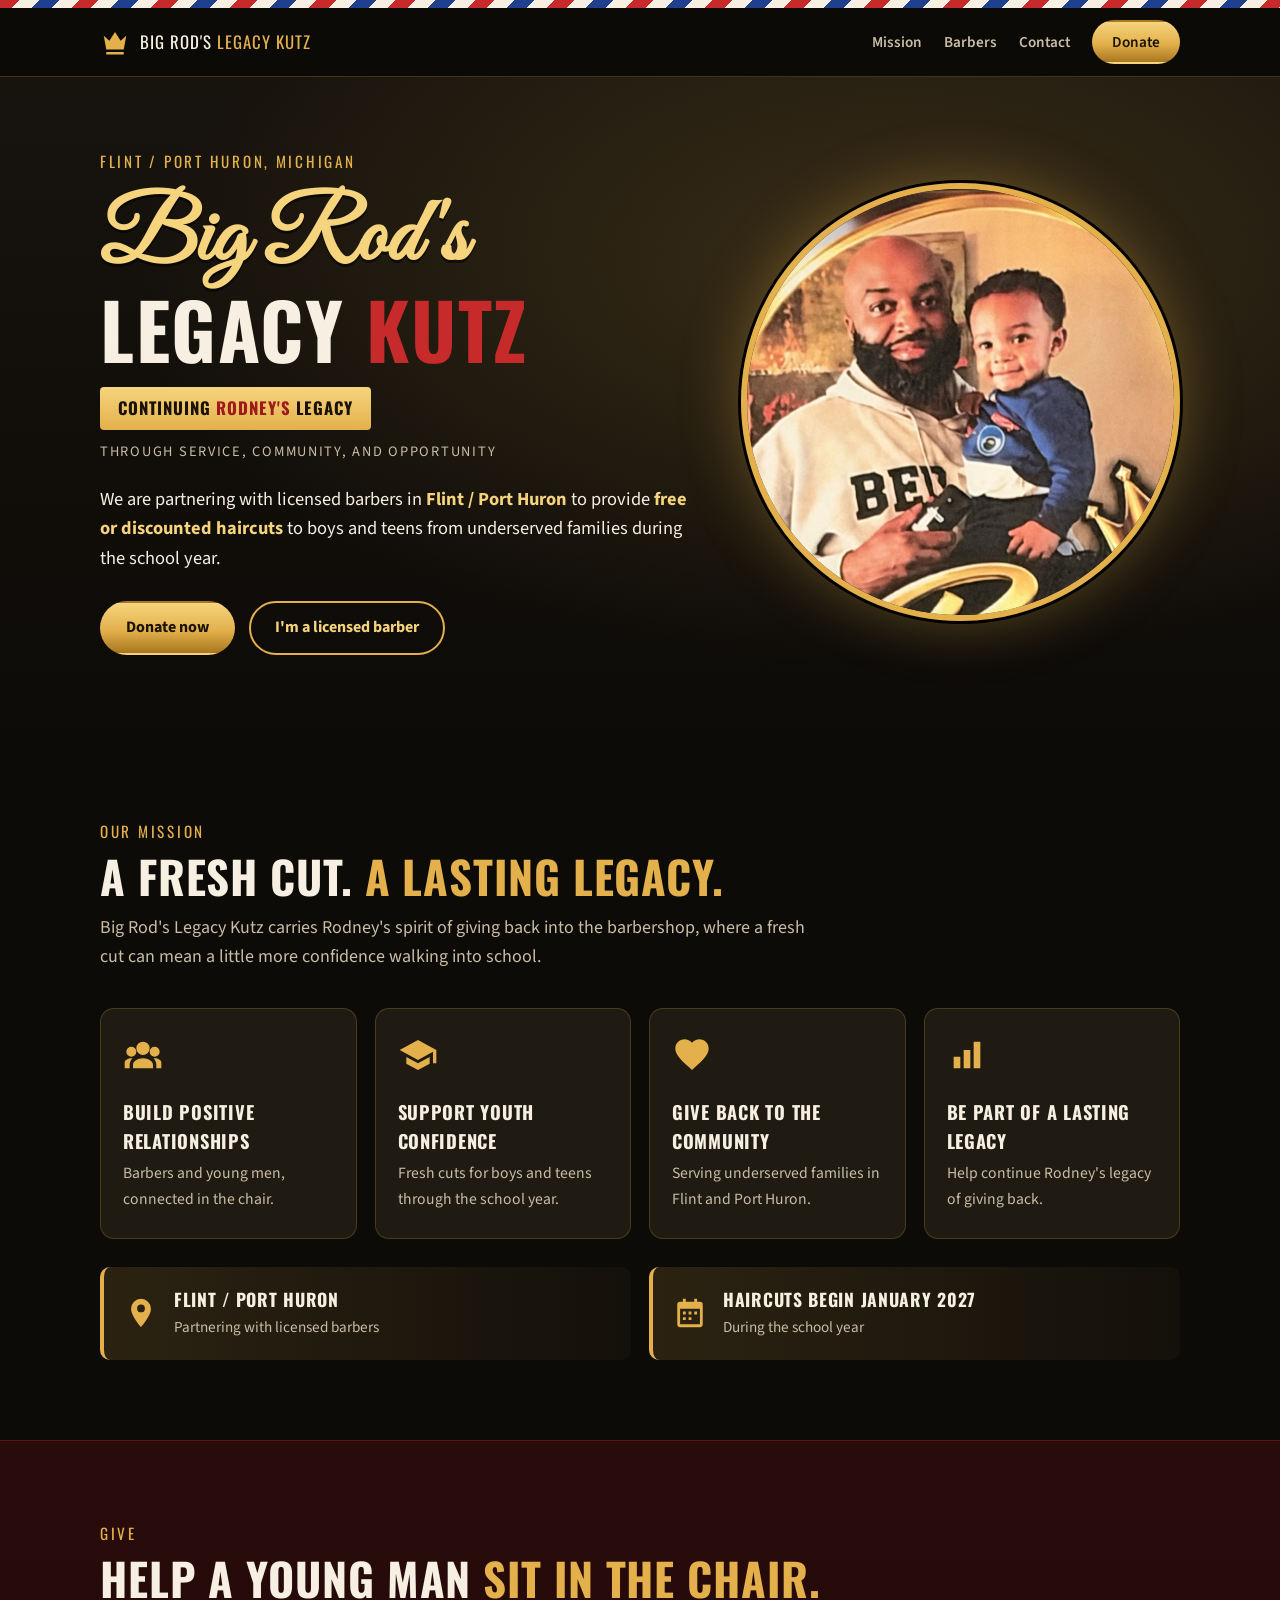
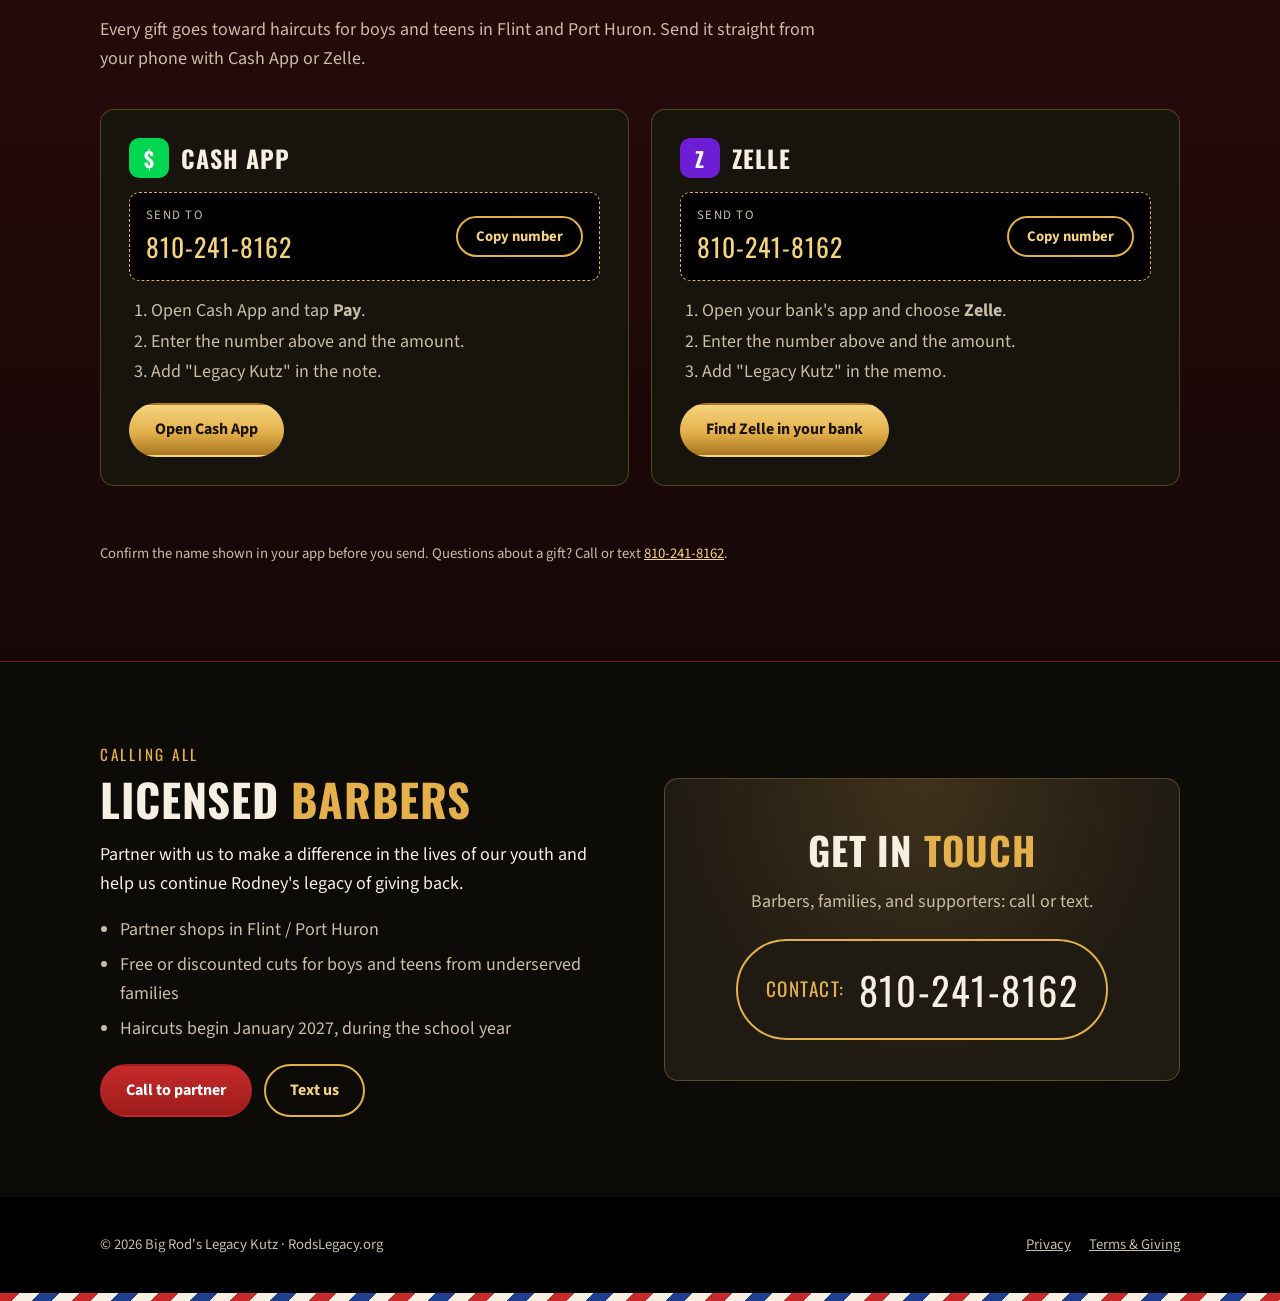
==== index.html @ 8d6f82f0 "Replace flyer image with contact panel in barbers section Co-Authored-By: Claude Opus 5.5 <noreply@a" ====
<!doctype html>
<html lang="en">
<head>
  <meta charset="utf-8">
  <meta name="viewport" content="width=device-width, initial-scale=1">
  <title>Big Rod's Legacy Kutz | Continuing Rodney's Legacy</title>
  <meta name="description" content="Big Rod's Legacy Kutz partners with licensed barbers in Flint and Port Huron to give free or discounted haircuts to boys and teens from underserved families during the school year.">
  <meta property="og:title" content="Big Rod's Legacy Kutz">
  <meta property="og:description" content="Continuing Rodney's legacy through service, community, and opportunity. Free or discounted haircuts for boys and teens in Flint / Port Huron.">
  <meta property="og:image" content="assets/rodney-and-son.jpg">
  <meta name="theme-color" content="#0d0b08">
  <link rel="preconnect" href="https://fonts.googleapis.com">
  <link rel="preconnect" href="https://fonts.gstatic.com" crossorigin>
  <link href="https://fonts.googleapis.com/css2?family=Great+Vibes&family=Oswald:wght@500;700&family=Source+Sans+3:wght@400;600;700&display=swap" rel="stylesheet">
  <link rel="stylesheet" href="styles.css">
</head>
<body>
  <a class="skip" href="#main">Skip to content</a>
  <div class="pole" aria-hidden="true"></div>
  <header class="site">
    <div class="wrap">
      <a class="brand" href="#top" aria-label="Big Rod's Legacy Kutz, home">
        <svg class="crown" viewBox="0 0 24 24" fill="currentColor" aria-hidden="true"><path d="M3 7l4.5 4L12 4l4.5 7L21 7l-2 11H5L3 7zm2 13h14v2H5v-2z"/></svg>
        <span>Big Rod's <em>Legacy Kutz</em></span>
      </a>
      <nav class="site" aria-label="Main">
        <a href="#mission">Mission</a>
        <a href="#barbers">Barbers</a>
        <a href="#contact">Contact</a>
        <a class="btn btn-gold btn-sm" href="#donate">Donate</a>
      </nav>
    </div>
  </header>

  <main id="main">
    <section class="hero" id="top">
      <div class="wrap">
        <div>
          <p class="eyebrow">Flint / Port Huron, Michigan</p>
          <h1>
            <span class="script">Big Rod's</span>
            <span class="title" style="display:block">Legacy <span class="kutz">Kutz</span></span>
          </h1>
          <div class="ribbon">Continuing <b>Rodney's</b> Legacy</div>
          <p class="sub">Through service, community, and opportunity</p>
          <p class="lead">We are partnering with licensed barbers in <strong>Flint / Port Huron</strong> to provide <strong>free or discounted haircuts</strong> to boys and teens from underserved families during the school year.</p>
          <div class="ctas">
            <a class="btn btn-gold" href="#donate">Donate now</a>
            <a class="btn btn-ghost" href="#barbers">I'm a licensed barber</a>
          </div>
        </div>
        <div class="portrait">
          <img src="assets/rodney-and-son.jpg" alt="Rodney, smiling, holding his young son in a blue sweater" width="900" height="785">
        </div>
      </div>
    </section>

    <section id="mission">
      <div class="wrap">
        <p class="eyebrow">Our mission</p>
        <h2>A fresh cut. <span class="gold">A lasting legacy.</span></h2>
        <p class="section-lead">Big Rod's Legacy Kutz carries Rodney's spirit of giving back into the barbershop, where a fresh cut can mean a little more confidence walking into school.</p>
        <div class="pillars">
          <div class="pillar">
            <svg viewBox="0 0 24 24" fill="currentColor" aria-hidden="true"><path d="M12 12a4 4 0 100-8 4 4 0 000 8zm-7 1a3 3 0 100-6 3 3 0 000 6zm14 0a3 3 0 100-6 3 3 0 000 6zM12 14c-3.3 0-6 1.8-6 4v2h12v-2c0-2.2-2.7-4-6-4zm-7 0c-.6 0-1.2.1-1.8.2C1.9 14.6 1 15.5 1 16.5V20h3v-2c0-1.5.6-2.9 1.6-3.9-.2-.1-.4-.1-.6-.1zm14 0c-.2 0-.4 0-.6.1 1 1 1.6 2.4 1.6 3.9v2h3v-3.5c0-1-.9-1.9-2.2-2.3-.6-.1-1.2-.2-1.8-.2z"/></svg>
            <h3>Build positive relationships</h3>
            <p>Barbers and young men, connected in the chair.</p>
          </div>
          <div class="pillar">
            <svg viewBox="0 0 24 24" fill="currentColor" aria-hidden="true"><path d="M12 3L1 9l11 6 9-4.9V17h2V9L12 3zM5 13.2v4L12 21l7-3.8v-4L12 17l-7-3.8z"/></svg>
            <h3>Support youth confidence</h3>
            <p>Fresh cuts for boys and teens through the school year.</p>
          </div>
          <div class="pillar">
            <svg viewBox="0 0 24 24" fill="currentColor" aria-hidden="true"><path d="M12 21l-1.4-1.3C5.4 15 2 11.9 2 8.1 2 5 4.4 2.6 7.5 2.6c1.7 0 3.4.8 4.5 2.1 1.1-1.3 2.8-2.1 4.5-2.1C19.6 2.6 22 5 22 8.1c0 3.8-3.4 6.9-8.6 11.6L12 21z"/></svg>
            <h3>Give back to the community</h3>
            <p>Serving underserved families in Flint and Port Huron.</p>
          </div>
          <div class="pillar">
            <svg viewBox="0 0 24 24" fill="currentColor" aria-hidden="true"><path d="M4 20h4v-7H4v7zm6 0h4V9h-4v11zm6 0h4V4h-4v16z"/></svg>
            <h3>Be part of a lasting legacy</h3>
            <p>Help continue Rodney's legacy of giving back.</p>
          </div>
        </div>
        <div class="facts">
          <div class="fact">
            <svg viewBox="0 0 24 24" fill="currentColor" aria-hidden="true"><path d="M12 2a7 7 0 00-7 7c0 5.2 7 13 7 13s7-7.8 7-13a7 7 0 00-7-7zm0 9.5A2.5 2.5 0 1112 6a2.5 2.5 0 010 5.5z"/></svg>
            <div><b>Flint / Port Huron</b><span>Partnering with licensed barbers</span></div>
          </div>
          <div class="fact">
            <svg viewBox="0 0 24 24" fill="currentColor" aria-hidden="true"><path d="M7 2v2H5a2 2 0 00-2 2v14a2 2 0 002 2h14a2 2 0 002-2V6a2 2 0 00-2-2h-2V2h-2v2H9V2H7zM5 9h14v11H5V9zm2 2v2h2v-2H7zm4 0v2h2v-2h-2zm4 0v2h2v-2h-2zm-8 4v2h2v-2H7zm4 0v2h2v-2h-2z"/></svg>
            <div><b>Haircuts begin January 2027</b><span>During the school year</span></div>
          </div>
        </div>
      </div>
    </section>

    <section id="donate" aria-labelledby="donate-h">
      <div class="wrap">
        <p class="eyebrow">Give</p>
        <h2 id="donate-h">Help a young man <span class="gold">sit in the chair.</span></h2>
        <p class="section-lead">Every gift goes toward haircuts for boys and teens in Flint and Port Huron. Send it straight from your phone with Cash App or Zelle.</p>
        <div class="pay-grid">
          <div class="pay">
            <h3><span class="logo cash" aria-hidden="true">$</span> Cash App</h3>
            <div class="payto">
              <div><small>Send to</small><span class="num" data-pay-number></span></div>
              <button class="btn btn-ghost btn-sm" type="button" data-copy>Copy number</button>
            </div>
            <ol>
              <li>Open Cash App and tap <b>Pay</b>.</li>
              <li>Enter the number above and the amount.</li>
              <li>Add "Legacy Kutz" in the note.</li>
            </ol>
            <div class="actions">
              <a class="btn btn-gold" href="https://cash.app/" target="_blank" rel="noopener">Open Cash App</a>
            </div>
          </div>
          <div class="pay">
            <h3><span class="logo zelle" aria-hidden="true">Z</span> Zelle</h3>
            <div class="payto">
              <div><small>Send to</small><span class="num" data-pay-number></span></div>
              <button class="btn btn-ghost btn-sm" type="button" data-copy>Copy number</button>
            </div>
            <ol>
              <li>Open your bank's app and choose <b>Zelle</b>.</li>
              <li>Enter the number above and the amount.</li>
              <li>Add "Legacy Kutz" in the memo.</li>
            </ol>
            <div class="actions">
              <a class="btn btn-gold" href="https://www.zellepay.com/get-started" target="_blank" rel="noopener">Find Zelle in your bank</a>
            </div>
          </div>
        </div>
        <p class="copied" role="status" aria-live="polite"></p>
        <p class="note">Confirm the name shown in your app before you send. Questions about a gift? Call or text <a href="tel:+18102418162">810-241-8162</a>.</p>
      </div>
    </section>

    <section class="barbers" id="barbers" aria-labelledby="barbers-h">
      <div class="wrap">
        <div>
          <p class="eyebrow">Calling all</p>
          <h2 id="barbers-h">Licensed <span class="gold">barbers</span></h2>
          <p>Partner with us to make a difference in the lives of our youth and help us continue Rodney's legacy of giving back.</p>
          <ul>
            <li>Partner shops in Flint / Port Huron</li>
            <li>Free or discounted cuts for boys and teens from underserved families</li>
            <li>Haircuts begin January 2027, during the school year</li>
          </ul>
          <div class="ctas" style="display:flex;flex-wrap:wrap;gap:12px;margin-top:20px">
            <a class="btn btn-red" href="tel:+18102418162">Call to partner</a>
            <a class="btn btn-ghost" href="sms:+18102418162?&body=Hi%2C%20I'm%20a%20licensed%20barber%20interested%20in%20Big%20Rod's%20Legacy%20Kutz.">Text us</a>
          </div>
        </div>
        <div class="contact-panel" id="contact" aria-labelledby="contact-h">
          <h3 id="contact-h">Get in <span class="gold">touch</span></h3>
          <p>Barbers, families, and supporters: call or text.</p>
          <div class="contact-card">
            <span class="label">Contact:</span>
            <a class="num" href="tel:+18102418162">810-241-8162</a>
          </div>
        </div>
      </div>
    </section>

  </main>

  <footer class="site">
    <div class="wrap">
      <span>&copy; <span id="yr"></span> Big Rod's Legacy Kutz &middot; RodsLegacy.org</span>
      <nav aria-label="Legal">
        <a href="privacy.html">Privacy</a>
        <a href="terms.html">Terms &amp; Giving</a>
      </nav>
    </div>
  </footer>
  <div class="pole" aria-hidden="true"></div>

  <script>
    // The one number donors send to (Cash App + Zelle), as printed on the flyer.
    const PAY_NUMBER = "810-241-8162";
    document.querySelectorAll("[data-pay-number]").forEach((el) => { el.textContent = PAY_NUMBER; });
    const status = document.querySelector(".copied");
    document.querySelectorAll("[data-copy]").forEach((btn) => {
      btn.addEventListener("click", async () => {
        try { await navigator.clipboard.writeText(PAY_NUMBER); status.textContent = "Copied " + PAY_NUMBER; }
        catch { status.textContent = "Number: " + PAY_NUMBER; }
        setTimeout(() => { status.textContent = ""; }, 3000);
      });
    });
    document.getElementById("yr").textContent = new Date().getFullYear();
  </script>
</body>
</html>
---- styles.css ----
:root {
  --ink: #0d0b08;
  --ink-2: #17130d;
  --panel: #1f1a12;
  --gold: #e3b04b;
  --gold-hi: #f6d47e;
  --gold-deep: #a8761f;
  --red: #9e1b1b;
  --red-hi: #c62a2a;
  --blue: #1f3f8f;
  --cream: #f6efe2;
  --muted: #c9bda6;
  --radius: 14px;
  --max: 1120px;
}

* { box-sizing: border-box; }
html { scroll-behavior: smooth; }
body {
  margin: 0;
  background: var(--ink);
  color: var(--cream);
  font-family: "Source Sans 3", system-ui, -apple-system, "Segoe UI", sans-serif;
  font-size: 18px;
  line-height: 1.6;
}
img { max-width: 100%; display: block; }
a { color: var(--gold-hi); }
a:focus-visible, button:focus-visible { outline: 3px solid var(--gold-hi); outline-offset: 3px; }

.skip { position: absolute; left: -999px; top: 0; background: var(--gold); color: var(--ink); padding: 8px 14px; z-index: 100; }
.skip:focus { left: 16px; top: 16px; }

.wrap { max-width: var(--max); margin: 0 auto; padding: 0 20px; }

/* barber-pole accent */
.pole {
  height: 8px;
  background: repeating-linear-gradient(135deg, var(--red-hi) 0 14px, var(--cream) 14px 28px, var(--blue) 28px 42px, var(--cream) 42px 56px);
}

header.site {
  position: sticky; top: 0; z-index: 50;
  background: rgba(13, 11, 8, 0.94);
  backdrop-filter: blur(6px);
  border-bottom: 1px solid rgba(227, 176, 75, 0.25);
}
header.site .wrap { display: flex; align-items: center; justify-content: space-between; gap: 16px; padding-top: 12px; padding-bottom: 12px; }
.brand { display: flex; align-items: center; gap: 10px; text-decoration: none; color: var(--cream); }
.brand .crown { width: 30px; height: 30px; color: var(--gold); }
.brand span { font-family: "Oswald", Impact, sans-serif; letter-spacing: 0.06em; text-transform: uppercase; font-size: 1.05rem; }
.brand em { font-style: normal; color: var(--gold); }
nav.site { display: flex; gap: 22px; align-items: center; }
nav.site a { color: var(--muted); text-decoration: none; font-weight: 600; font-size: 0.95rem; }
nav.site a:hover { color: var(--gold-hi); }
@media (max-width: 760px) { nav.site a:not(.btn) { display: none; } }

.btn {
  display: inline-flex; align-items: center; justify-content: center; gap: 10px;
  min-height: 48px; padding: 12px 24px;
  border-radius: 999px; border: 2px solid transparent;
  font-weight: 700; font-size: 1rem; text-decoration: none; cursor: pointer;
  font-family: inherit;
  transition: transform .15s ease, filter .15s ease;
}
.btn:hover { transform: translateY(-1px); filter: brightness(1.08); }
.btn-gold { background: linear-gradient(180deg, var(--gold-hi), var(--gold) 55%, var(--gold-deep)); color: #1a1205; }
.btn-red { background: linear-gradient(180deg, var(--red-hi), var(--red)); color: #fff; }
.btn-ghost { background: transparent; color: var(--gold-hi); border-color: var(--gold); }
.btn-sm { min-height: 40px; padding: 8px 18px; font-size: 0.92rem; }

/* hero */
.hero {
  position: relative;
  background:
    radial-gradient(ellipse at 70% 30%, rgba(227, 176, 75, 0.18), transparent 60%),
    linear-gradient(180deg, var(--ink-2), var(--ink));
  padding: 72px 0 84px;
  overflow: hidden;
}
.hero .wrap { display: grid; grid-template-columns: 1.15fr 0.85fr; gap: 48px; align-items: center; }
@media (max-width: 880px) { .hero .wrap { grid-template-columns: 1fr; gap: 36px; } .hero { padding: 44px 0 56px; } }
.eyebrow { font-family: "Oswald", sans-serif; text-transform: uppercase; letter-spacing: 0.18em; color: var(--gold); font-size: 0.95rem; margin: 0 0 10px; }
.script { font-family: "Great Vibes", cursive; color: var(--gold-hi); font-size: clamp(3.2rem, 8vw, 5.6rem); line-height: 1; margin: 0; text-shadow: 0 3px 0 rgba(0,0,0,.5); }
.title {
  font-family: "Oswald", Impact, sans-serif; font-weight: 700; text-transform: uppercase;
  font-size: clamp(2.6rem, 7vw, 4.8rem); line-height: 0.95; margin: 6px 0 18px; letter-spacing: 0.02em;
}
.title .kutz { color: var(--red-hi); }
.ribbon {
  display: inline-block; background: linear-gradient(180deg, var(--gold-hi), var(--gold)); color: #1a1205;
  font-family: "Oswald", sans-serif; text-transform: uppercase; font-weight: 700; letter-spacing: 0.06em;
  padding: 8px 18px; border-radius: 4px; font-size: 1.05rem;
}
.ribbon b { color: var(--red); }
.sub { text-transform: uppercase; letter-spacing: 0.12em; font-size: 0.9rem; color: var(--muted); margin: 10px 0 22px; }
.lead { font-size: 1.15rem; max-width: 36em; }
.lead strong { color: var(--gold-hi); }
.hero .ctas { display: flex; flex-wrap: wrap; gap: 14px; margin-top: 28px; }

.portrait {
  position: relative; border-radius: 50%; aspect-ratio: 1; overflow: hidden;
  border: 6px solid var(--gold); box-shadow: 0 0 0 3px #000, 0 0 60px rgba(227,176,75,.35);
  max-width: 440px; margin: 0 auto; width: 100%;
}
.portrait img { width: 100%; height: 100%; object-fit: cover; object-position: 40% 15%; }

/* sections */
section { padding: 80px 0; }
section h2 { font-family: "Oswald", sans-serif; text-transform: uppercase; font-size: clamp(2rem, 4.5vw, 2.8rem); line-height: 1.05; margin: 0 0 14px; letter-spacing: 0.02em; }
section h2 .gold { color: var(--gold); }
.section-lead { color: var(--muted); max-width: 40em; margin: 0 0 36px; }

.pillars { display: grid; grid-template-columns: repeat(4, 1fr); gap: 18px; }
@media (max-width: 880px) { .pillars { grid-template-columns: repeat(2, 1fr); } }
@media (max-width: 460px) { .pillars { grid-template-columns: 1fr; } }
.pillar { background: var(--panel); border: 1px solid rgba(227,176,75,.22); border-radius: var(--radius); padding: 26px 22px; }
.pillar svg { width: 40px; height: 40px; color: var(--gold); margin-bottom: 12px; }
.pillar h3 { font-family: "Oswald", sans-serif; text-transform: uppercase; font-size: 1.15rem; margin: 0 0 6px; letter-spacing: 0.04em; }
.pillar p { margin: 0; color: var(--muted); font-size: 0.98rem; }

.facts { display: grid; grid-template-columns: 1fr 1fr; gap: 18px; margin-top: 28px; }
@media (max-width: 680px) { .facts { grid-template-columns: 1fr; } }
.fact { display: flex; gap: 16px; align-items: center; background: linear-gradient(90deg, rgba(227,176,75,.14), rgba(227,176,75,.03)); border-left: 4px solid var(--gold); border-radius: 10px; padding: 18px 20px; }
.fact svg { flex: 0 0 34px; height: 34px; color: var(--gold); }
.fact b { display: block; font-family: "Oswald", sans-serif; text-transform: uppercase; letter-spacing: .04em; font-size: 1.1rem; }
.fact span { color: var(--muted); font-size: 0.95rem; }

/* donate */
#donate { background: linear-gradient(180deg, #2a0b0b, #160707); border-top: 1px solid rgba(198,42,42,.4); border-bottom: 1px solid rgba(198,42,42,.4); }
.pay-grid { display: grid; grid-template-columns: 1fr 1fr; gap: 22px; }
@media (max-width: 760px) { .pay-grid { grid-template-columns: 1fr; } }
.pay { background: var(--ink-2); border: 1px solid rgba(227,176,75,.3); border-radius: var(--radius); padding: 28px; display: flex; flex-direction: column; gap: 14px; }
.pay h3 { margin: 0; font-family: "Oswald", sans-serif; text-transform: uppercase; font-size: 1.5rem; letter-spacing: .04em; display: flex; align-items: center; gap: 12px; }
.pay .logo { width: 40px; height: 40px; border-radius: 10px; display: grid; place-items: center; font-weight: 800; font-size: 1.3rem; }
.pay .logo.cash { background: #00d64f; color: #fff; }
.pay .logo.zelle { background: #6d1ed4; color: #fff; }
.pay ol { margin: 0; padding-left: 1.2em; color: var(--muted); }
.pay ol li { margin: 2px 0; }
.payto { display: flex; align-items: center; justify-content: space-between; gap: 12px; background: #000; border: 1px dashed var(--gold); border-radius: 10px; padding: 12px 16px; }
.payto .num { font-family: "Oswald", sans-serif; font-size: 1.6rem; letter-spacing: .04em; color: var(--gold-hi); }
.payto small { display: block; color: var(--muted); font-size: .8rem; text-transform: uppercase; letter-spacing: .1em; }
.pay .actions { display: flex; flex-wrap: wrap; gap: 10px; }
.note { color: var(--muted); font-size: .92rem; margin-top: 22px; }
.copied { color: #7ee2a0; font-size: .9rem; min-height: 1.4em; }

/* barbers */
.barbers .wrap { display: grid; grid-template-columns: 1fr 1fr; gap: 48px; align-items: center; }
@media (max-width: 880px) { .barbers .wrap { grid-template-columns: 1fr; } }
.barbers ul { padding-left: 1.1em; color: var(--muted); }
.barbers ul li { margin: 6px 0; }
.flyer { border-radius: 12px; overflow: hidden; border: 1px solid rgba(227,176,75,.3); box-shadow: 0 20px 60px rgba(0,0,0,.6); max-width: 460px; margin: 0 auto; }

/* contact */
.contact-card { text-align: center; background: var(--panel); border: 2px solid var(--gold); border-radius: 999px; padding: 18px 28px; display: inline-flex; flex-wrap: wrap; justify-content: center; align-items: center; gap: 14px; }
.contact-card .num { font-family: "Oswald", sans-serif; font-size: clamp(1.6rem, 5vw, 2.4rem); color: var(--cream); text-decoration: none; letter-spacing: .04em; }
.contact-card .label { font-family: "Oswald", sans-serif; text-transform: uppercase; color: var(--gold); font-size: 1.2rem; letter-spacing: .08em; }
.center { text-align: center; }

footer.site { background: #000; padding: 36px 0; color: var(--muted); font-size: .92rem; }
footer.site .wrap { display: flex; flex-wrap: wrap; justify-content: space-between; gap: 14px; }
footer.site a { color: var(--muted); }
footer.site nav { display: flex; gap: 18px; }

/* legal pages */
.legal { padding: 56px 0 80px; }
.legal .wrap { max-width: 760px; }
.legal h1 { font-family: "Oswald", sans-serif; text-transform: uppercase; font-size: 2.4rem; margin: 0 0 6px; }
.legal h2 { font-family: "Oswald", sans-serif; text-transform: uppercase; font-size: 1.3rem; color: var(--gold); margin: 32px 0 8px; }
.legal p, .legal li { color: var(--muted); }

@media (prefers-reduced-motion: reduce) { html { scroll-behavior: auto; } .btn { transition: none; } }
nav.site a.btn-gold { color: #1a1205; }
.contact-panel { text-align: center; background: radial-gradient(ellipse at 50% 0%, rgba(227,176,75,.16), transparent 70%), var(--panel); border: 1px solid rgba(227,176,75,.3); border-radius: var(--radius); padding: 40px 24px; }
.contact-panel h3 { font-family: "Oswald", sans-serif; text-transform: uppercase; font-size: clamp(1.8rem, 4vw, 2.4rem); margin: 0 0 8px; letter-spacing: .02em; }
.contact-panel h3 .gold { color: var(--gold); }
.contact-panel p { color: var(--muted); margin: 0 0 22px; }
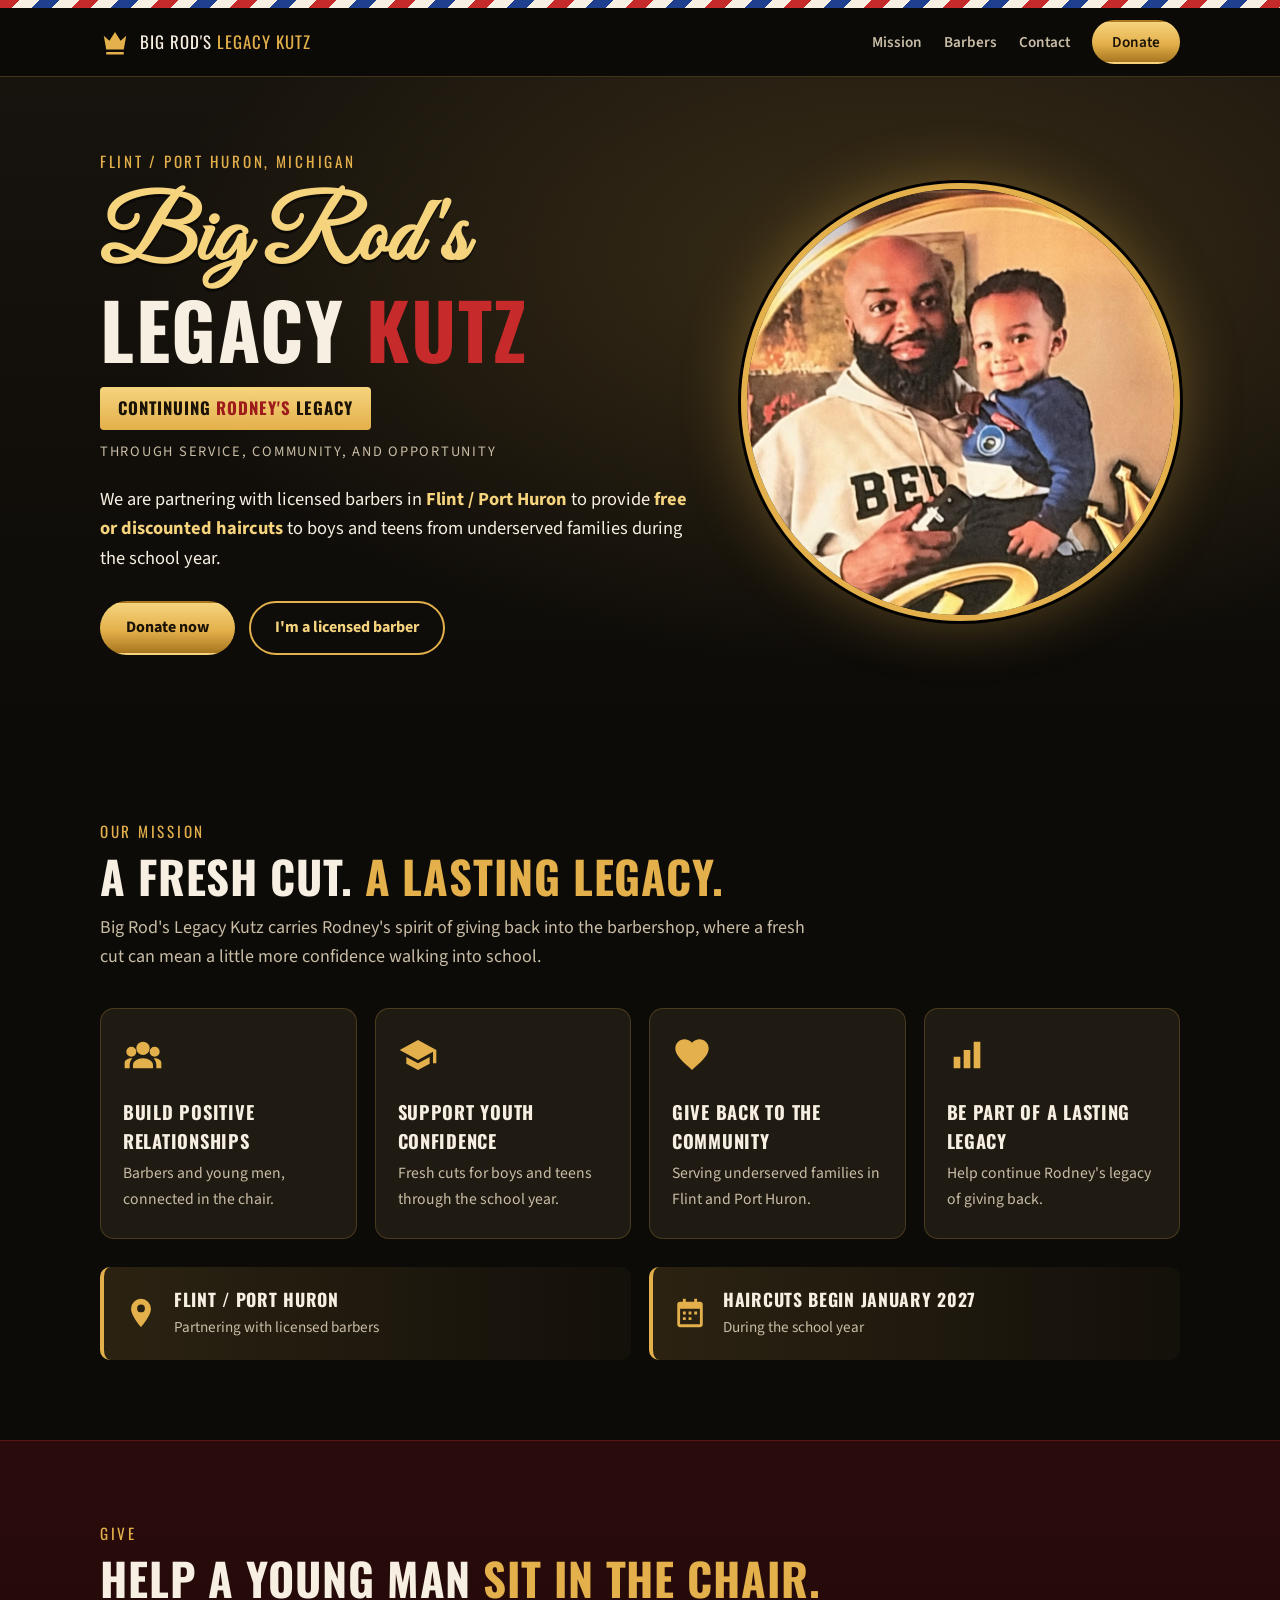
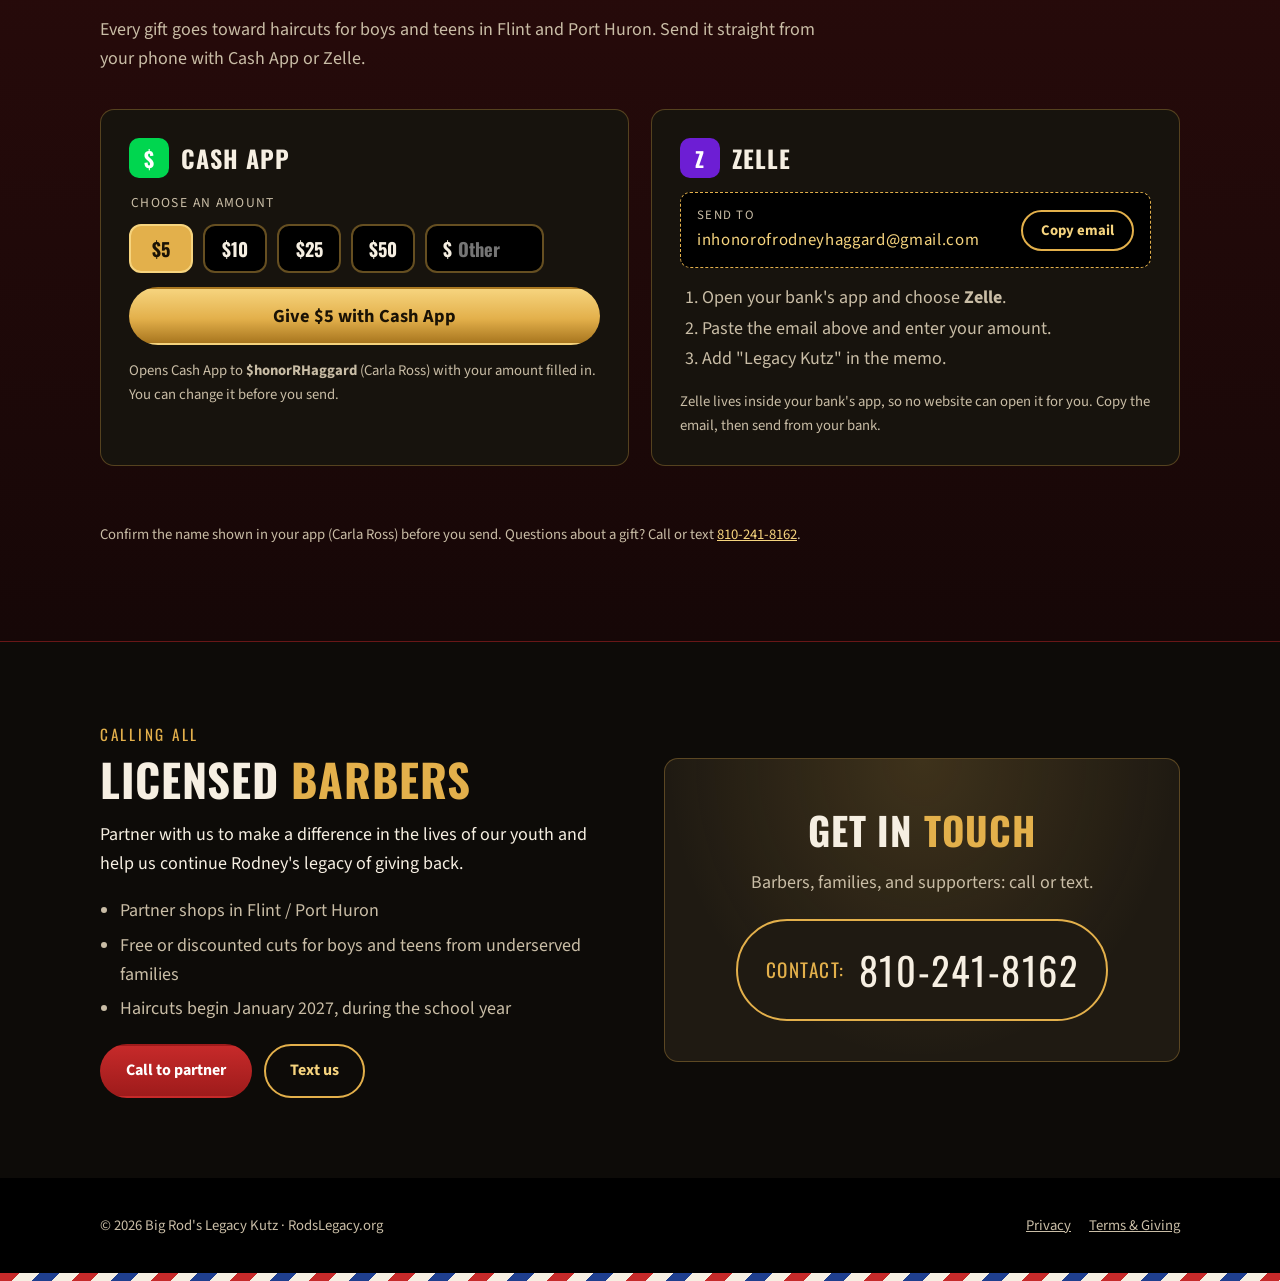
==== commit ac714e67: "Donate: Cash App opens $honorRHaggard with chosen amount; Zelle email with copy Co-Authored-By: Clau" ====
--- a/index.html
+++ b/index.html
@@ -103,37 +103,35 @@
         <div class="pay-grid">
           <div class="pay">
             <h3><span class="logo cash" aria-hidden="true">$</span> Cash App</h3>
-            <div class="payto">
-              <div><small>Send to</small><span class="num" data-pay-number></span></div>
-              <button class="btn btn-ghost btn-sm" type="button" data-copy>Copy number</button>
-            </div>
-            <ol>
-              <li>Open Cash App and tap <b>Pay</b>.</li>
-              <li>Enter the number above and the amount.</li>
-              <li>Add "Legacy Kutz" in the note.</li>
-            </ol>
-            <div class="actions">
-              <a class="btn btn-gold" href="https://cash.app/" target="_blank" rel="noopener">Open Cash App</a>
-            </div>
+            <fieldset class="amounts">
+              <legend>Choose an amount</legend>
+              <div class="chips">
+                <button type="button" class="chip" data-amt="5" aria-pressed="true">$5</button>
+                <button type="button" class="chip" data-amt="10" aria-pressed="false">$10</button>
+                <button type="button" class="chip" data-amt="25" aria-pressed="false">$25</button>
+                <button type="button" class="chip" data-amt="50" aria-pressed="false">$50</button>
+                <label class="chip custom"><span>$</span><input id="amt-custom" type="number" inputmode="decimal" min="1" step="1" placeholder="Other" aria-label="Other amount in dollars"></label>
+              </div>
+            </fieldset>
+            <a class="btn btn-gold btn-big" id="cash-go" href="https://cash.app/$honorRHaggard/5" target="_blank" rel="noopener">Give $5 with Cash App</a>
+            <p class="payline">Opens Cash App to <b>$honorRHaggard</b> (Carla Ross) with your amount filled in. You can change it before you send.</p>
           </div>
           <div class="pay">
             <h3><span class="logo zelle" aria-hidden="true">Z</span> Zelle</h3>
             <div class="payto">
-              <div><small>Send to</small><span class="num" data-pay-number></span></div>
-              <button class="btn btn-ghost btn-sm" type="button" data-copy>Copy number</button>
+              <div><small>Send to</small><span class="num email">inhonorofrodneyhaggard@gmail.com</span></div>
+              <button class="btn btn-ghost btn-sm" type="button" data-copy="inhonorofrodneyhaggard@gmail.com">Copy email</button>
             </div>
             <ol>
               <li>Open your bank's app and choose <b>Zelle</b>.</li>
-              <li>Enter the number above and the amount.</li>
+              <li>Paste the email above and enter your amount.</li>
               <li>Add "Legacy Kutz" in the memo.</li>
             </ol>
-            <div class="actions">
-              <a class="btn btn-gold" href="https://www.zellepay.com/get-started" target="_blank" rel="noopener">Find Zelle in your bank</a>
-            </div>
+            <p class="payline">Zelle lives inside your bank's app, so no website can open it for you. Copy the email, then send from your bank.</p>
           </div>
         </div>
         <p class="copied" role="status" aria-live="polite"></p>
-        <p class="note">Confirm the name shown in your app before you send. Questions about a gift? Call or text <a href="tel:+18102418162">810-241-8162</a>.</p>
+        <p class="note">Confirm the name shown in your app (Carla Ross) before you send. Questions about a gift? Call or text <a href="tel:+18102418162">810-241-8162</a>.</p>
       </div>
     </section>
 
@@ -178,14 +176,33 @@
   <div class="pole" aria-hidden="true"></div>
 
   <script>
-    // The one number donors send to (Cash App + Zelle), as printed on the flyer.
-    const PAY_NUMBER = "810-241-8162";
-    document.querySelectorAll("[data-pay-number]").forEach((el) => { el.textContent = PAY_NUMBER; });
+    // Cash App: cash.app/$tag/<amount> opens the pay screen with the amount filled in.
+    const CASHTAG = "$honorRHaggard";
+    const go = document.getElementById("cash-go");
+    const custom = document.getElementById("amt-custom");
+    const chips = document.querySelectorAll(".chip[data-amt]");
+    function setAmount(n) {
+      const amt = Math.max(1, Math.round(Number(n) || 0));
+      if (!amt) return;
+      go.href = "https://cash.app/" + CASHTAG + "/" + amt;
+      go.textContent = "Give $" + amt + " with Cash App";
+    }
+    chips.forEach((c) => c.addEventListener("click", () => {
+      chips.forEach((x) => x.setAttribute("aria-pressed", String(x === c)));
+      custom.value = "";
+      setAmount(c.dataset.amt);
+    }));
+    custom.addEventListener("input", () => {
+      if (!custom.value) return;
+      chips.forEach((x) => x.setAttribute("aria-pressed", "false"));
+      setAmount(custom.value);
+    });
     const status = document.querySelector(".copied");
     document.querySelectorAll("[data-copy]").forEach((btn) => {
       btn.addEventListener("click", async () => {
-        try { await navigator.clipboard.writeText(PAY_NUMBER); status.textContent = "Copied " + PAY_NUMBER; }
-        catch { status.textContent = "Number: " + PAY_NUMBER; }
+        const v = btn.dataset.copy;
+        try { await navigator.clipboard.writeText(v); status.textContent = "Copied " + v; }
+        catch { status.textContent = v; }
         setTimeout(() => { status.textContent = ""; }, 3000);
       });
     });
--- a/styles.css
+++ b/styles.css
@@ -175,3 +175,15 @@
 .contact-panel h3 { font-family: "Oswald", sans-serif; text-transform: uppercase; font-size: clamp(1.8rem, 4vw, 2.4rem); margin: 0 0 8px; letter-spacing: .02em; }
 .contact-panel h3 .gold { color: var(--gold); }
 .contact-panel p { color: var(--muted); margin: 0 0 22px; }
+.amounts { border: 0; margin: 0; padding: 0; }
+.amounts legend { color: var(--muted); font-size: .85rem; text-transform: uppercase; letter-spacing: .1em; margin-bottom: 10px; }
+.chips { display: flex; flex-wrap: wrap; gap: 10px; }
+.chip { min-height: 48px; min-width: 64px; padding: 8px 16px; border-radius: 12px; border: 2px solid rgba(227,176,75,.45); background: #000; color: var(--cream); font: 700 1.15rem "Oswald", sans-serif; cursor: pointer; }
+.chip[aria-pressed="true"] { background: var(--gold); color: #1a1205; border-color: var(--gold-hi); }
+.chip.custom { display: inline-flex; align-items: center; gap: 4px; cursor: text; }
+.chip.custom input { width: 70px; background: transparent; border: 0; color: var(--cream); font: inherit; }
+.chip.custom input:focus { outline: none; }
+.chip.custom:focus-within { border-color: var(--gold-hi); }
+.btn-big { min-height: 58px; font-size: 1.15rem; width: 100%; }
+.payline { color: var(--muted); font-size: .92rem; margin: 0; }
+.payto .num.email { font-family: "Source Sans 3", sans-serif; font-size: 1.05rem; word-break: break-all; }
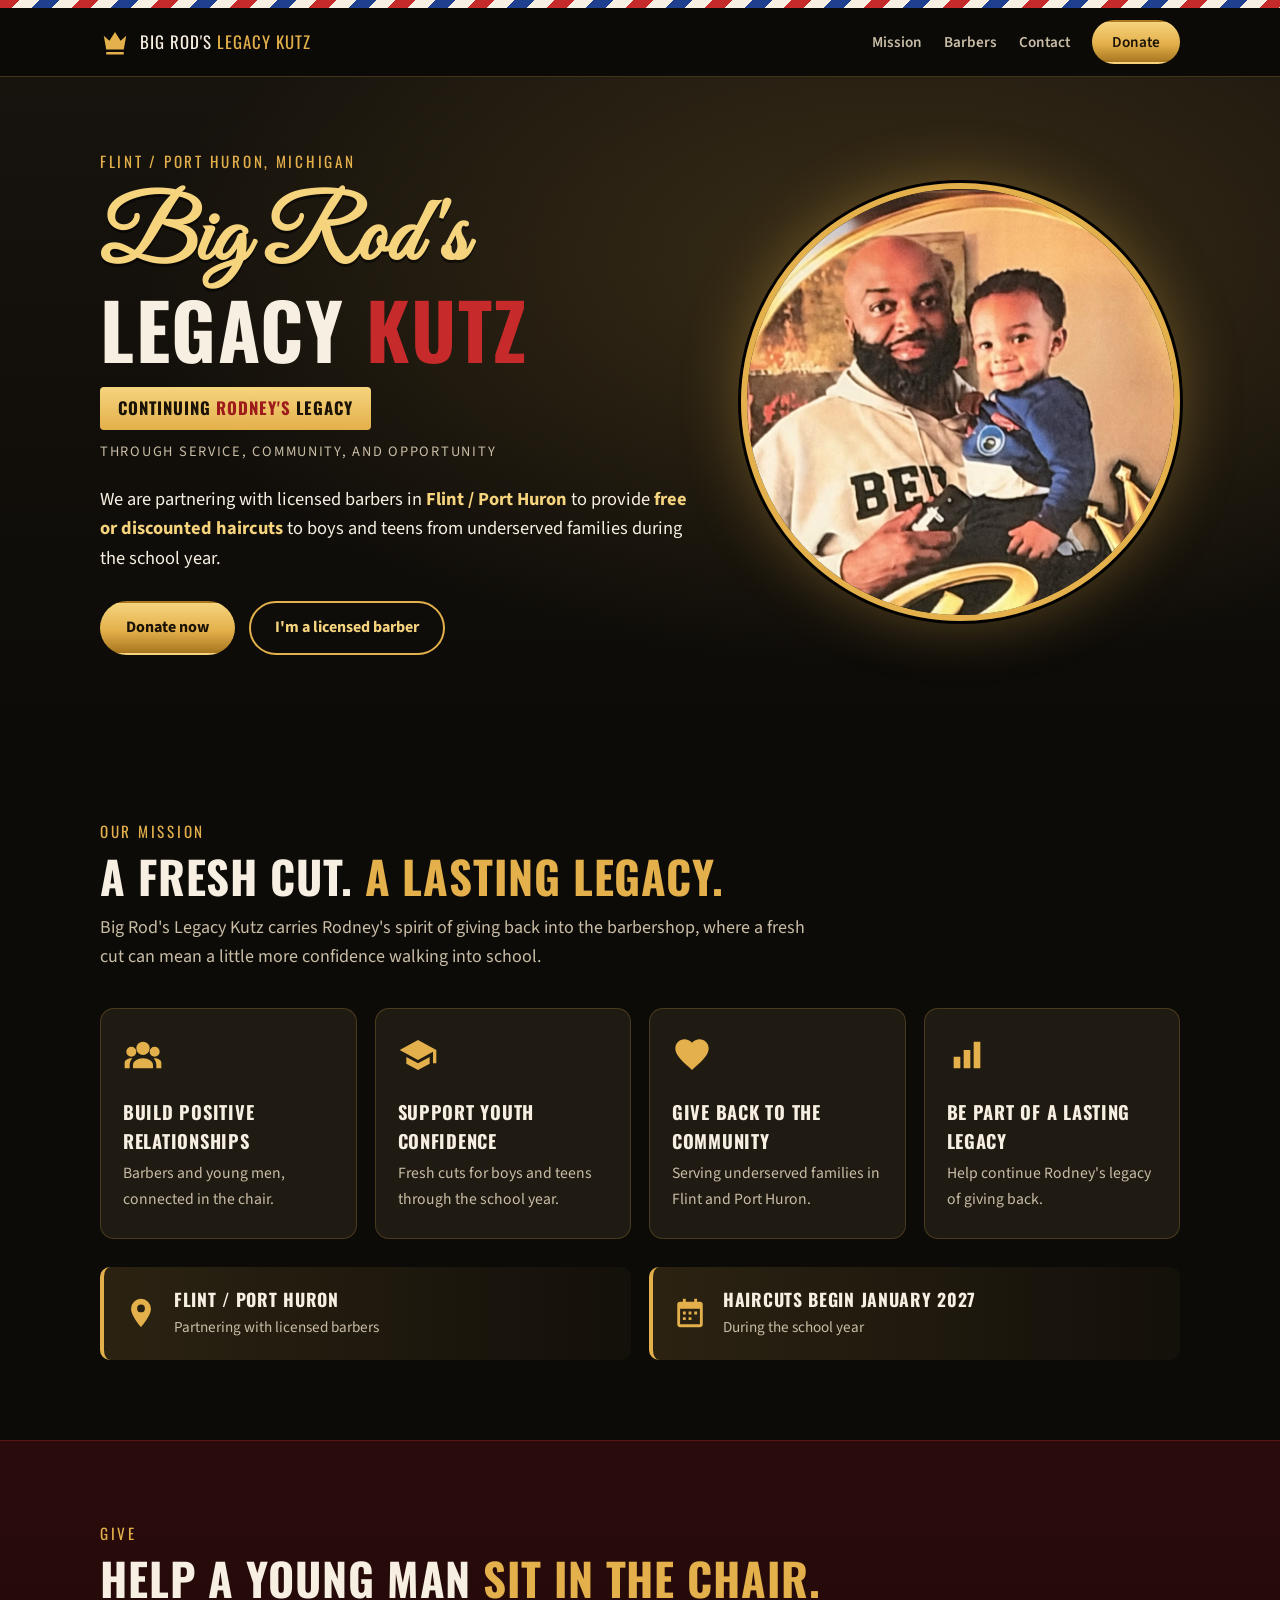
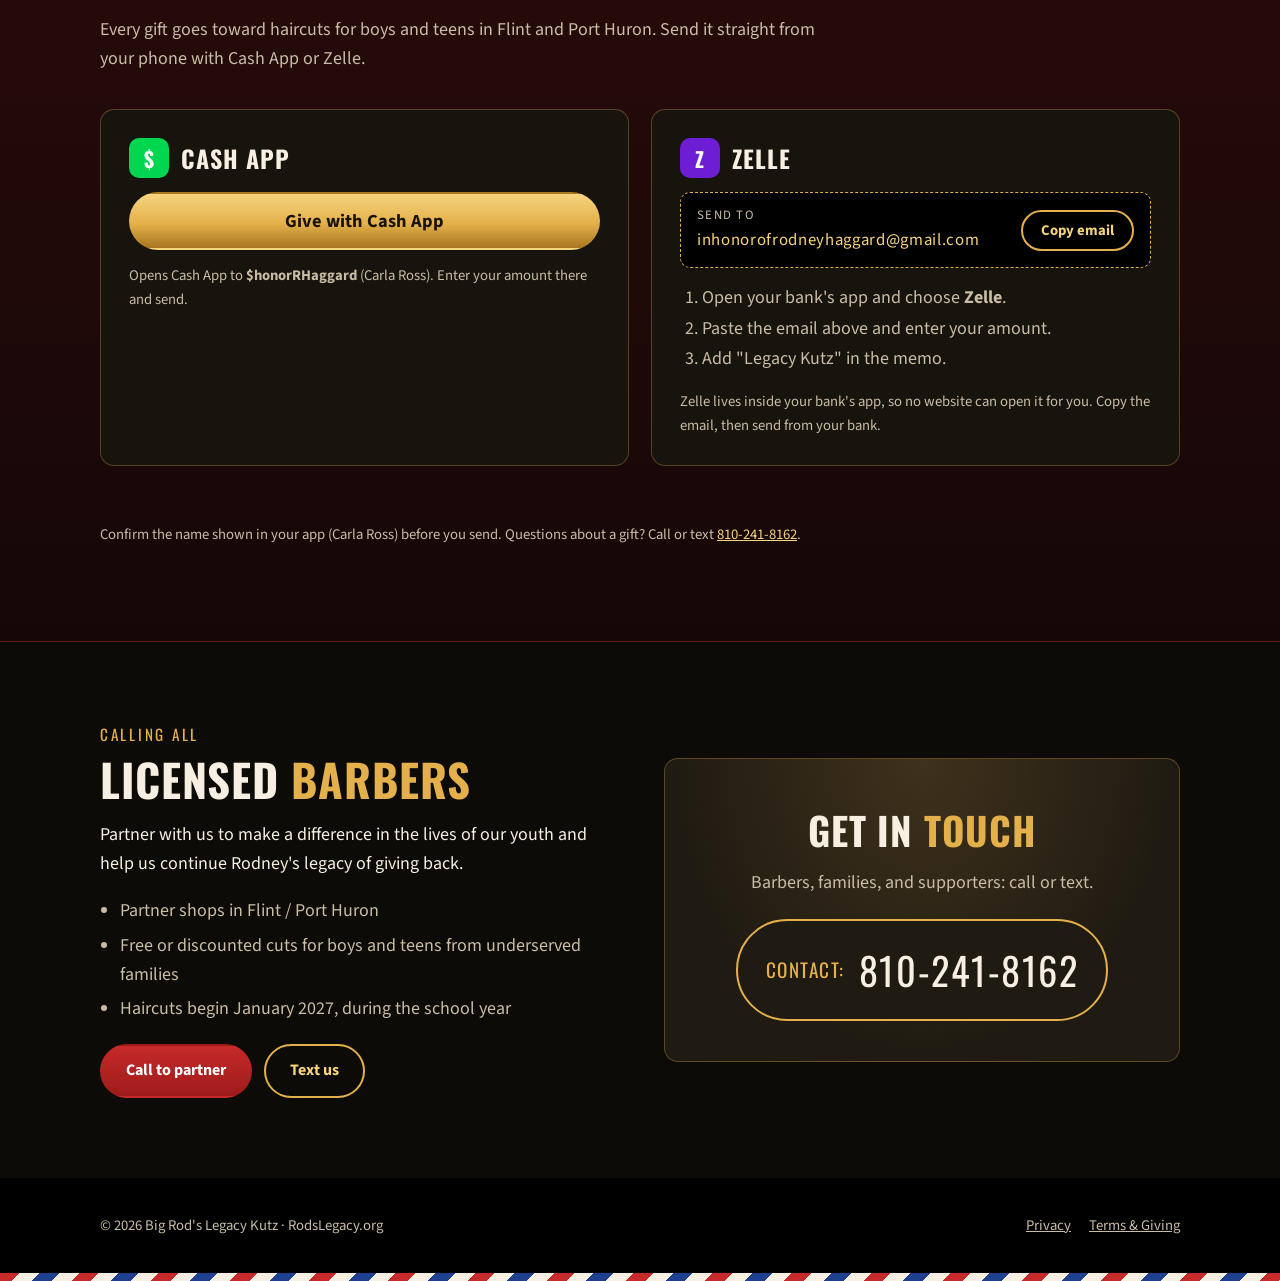
==== commit 79db4abb: "Cash App button opens $honorRHaggard without a preset amount Co-Authored-By: Claude Opus 5.5 <norepl" ====
--- a/index.html
+++ b/index.html
@@ -103,18 +103,8 @@
         <div class="pay-grid">
           <div class="pay">
             <h3><span class="logo cash" aria-hidden="true">$</span> Cash App</h3>
-            <fieldset class="amounts">
-              <legend>Choose an amount</legend>
-              <div class="chips">
-                <button type="button" class="chip" data-amt="5" aria-pressed="true">$5</button>
-                <button type="button" class="chip" data-amt="10" aria-pressed="false">$10</button>
-                <button type="button" class="chip" data-amt="25" aria-pressed="false">$25</button>
-                <button type="button" class="chip" data-amt="50" aria-pressed="false">$50</button>
-                <label class="chip custom"><span>$</span><input id="amt-custom" type="number" inputmode="decimal" min="1" step="1" placeholder="Other" aria-label="Other amount in dollars"></label>
-              </div>
-            </fieldset>
-            <a class="btn btn-gold btn-big" id="cash-go" href="https://cash.app/$honorRHaggard/5" target="_blank" rel="noopener">Give $5 with Cash App</a>
-            <p class="payline">Opens Cash App to <b>$honorRHaggard</b> (Carla Ross) with your amount filled in. You can change it before you send.</p>
+            <a class="btn btn-gold btn-big" id="cash-go" href="https://cash.app/$honorRHaggard" target="_blank" rel="noopener">Give with Cash App</a>
+            <p class="payline">Opens Cash App to <b>$honorRHaggard</b> (Carla Ross). Enter your amount there and send.</p>
           </div>
           <div class="pay">
             <h3><span class="logo zelle" aria-hidden="true">Z</span> Zelle</h3>
@@ -176,27 +166,6 @@
   <div class="pole" aria-hidden="true"></div>
 
   <script>
-    // Cash App: cash.app/$tag/<amount> opens the pay screen with the amount filled in.
-    const CASHTAG = "$honorRHaggard";
-    const go = document.getElementById("cash-go");
-    const custom = document.getElementById("amt-custom");
-    const chips = document.querySelectorAll(".chip[data-amt]");
-    function setAmount(n) {
-      const amt = Math.max(1, Math.round(Number(n) || 0));
-      if (!amt) return;
-      go.href = "https://cash.app/" + CASHTAG + "/" + amt;
-      go.textContent = "Give $" + amt + " with Cash App";
-    }
-    chips.forEach((c) => c.addEventListener("click", () => {
-      chips.forEach((x) => x.setAttribute("aria-pressed", String(x === c)));
-      custom.value = "";
-      setAmount(c.dataset.amt);
-    }));
-    custom.addEventListener("input", () => {
-      if (!custom.value) return;
-      chips.forEach((x) => x.setAttribute("aria-pressed", "false"));
-      setAmount(custom.value);
-    });
     const status = document.querySelector(".copied");
     document.querySelectorAll("[data-copy]").forEach((btn) => {
       btn.addEventListener("click", async () => {
--- a/styles.css
+++ b/styles.css
@@ -175,15 +175,6 @@
 .contact-panel h3 { font-family: "Oswald", sans-serif; text-transform: uppercase; font-size: clamp(1.8rem, 4vw, 2.4rem); margin: 0 0 8px; letter-spacing: .02em; }
 .contact-panel h3 .gold { color: var(--gold); }
 .contact-panel p { color: var(--muted); margin: 0 0 22px; }
-.amounts { border: 0; margin: 0; padding: 0; }
-.amounts legend { color: var(--muted); font-size: .85rem; text-transform: uppercase; letter-spacing: .1em; margin-bottom: 10px; }
-.chips { display: flex; flex-wrap: wrap; gap: 10px; }
-.chip { min-height: 48px; min-width: 64px; padding: 8px 16px; border-radius: 12px; border: 2px solid rgba(227,176,75,.45); background: #000; color: var(--cream); font: 700 1.15rem "Oswald", sans-serif; cursor: pointer; }
-.chip[aria-pressed="true"] { background: var(--gold); color: #1a1205; border-color: var(--gold-hi); }
-.chip.custom { display: inline-flex; align-items: center; gap: 4px; cursor: text; }
-.chip.custom input { width: 70px; background: transparent; border: 0; color: var(--cream); font: inherit; }
-.chip.custom input:focus { outline: none; }
-.chip.custom:focus-within { border-color: var(--gold-hi); }
 .btn-big { min-height: 58px; font-size: 1.15rem; width: 100%; }
 .payline { color: var(--muted); font-size: .92rem; margin: 0; }
 .payto .num.email { font-family: "Source Sans 3", sans-serif; font-size: 1.05rem; word-break: break-all; }
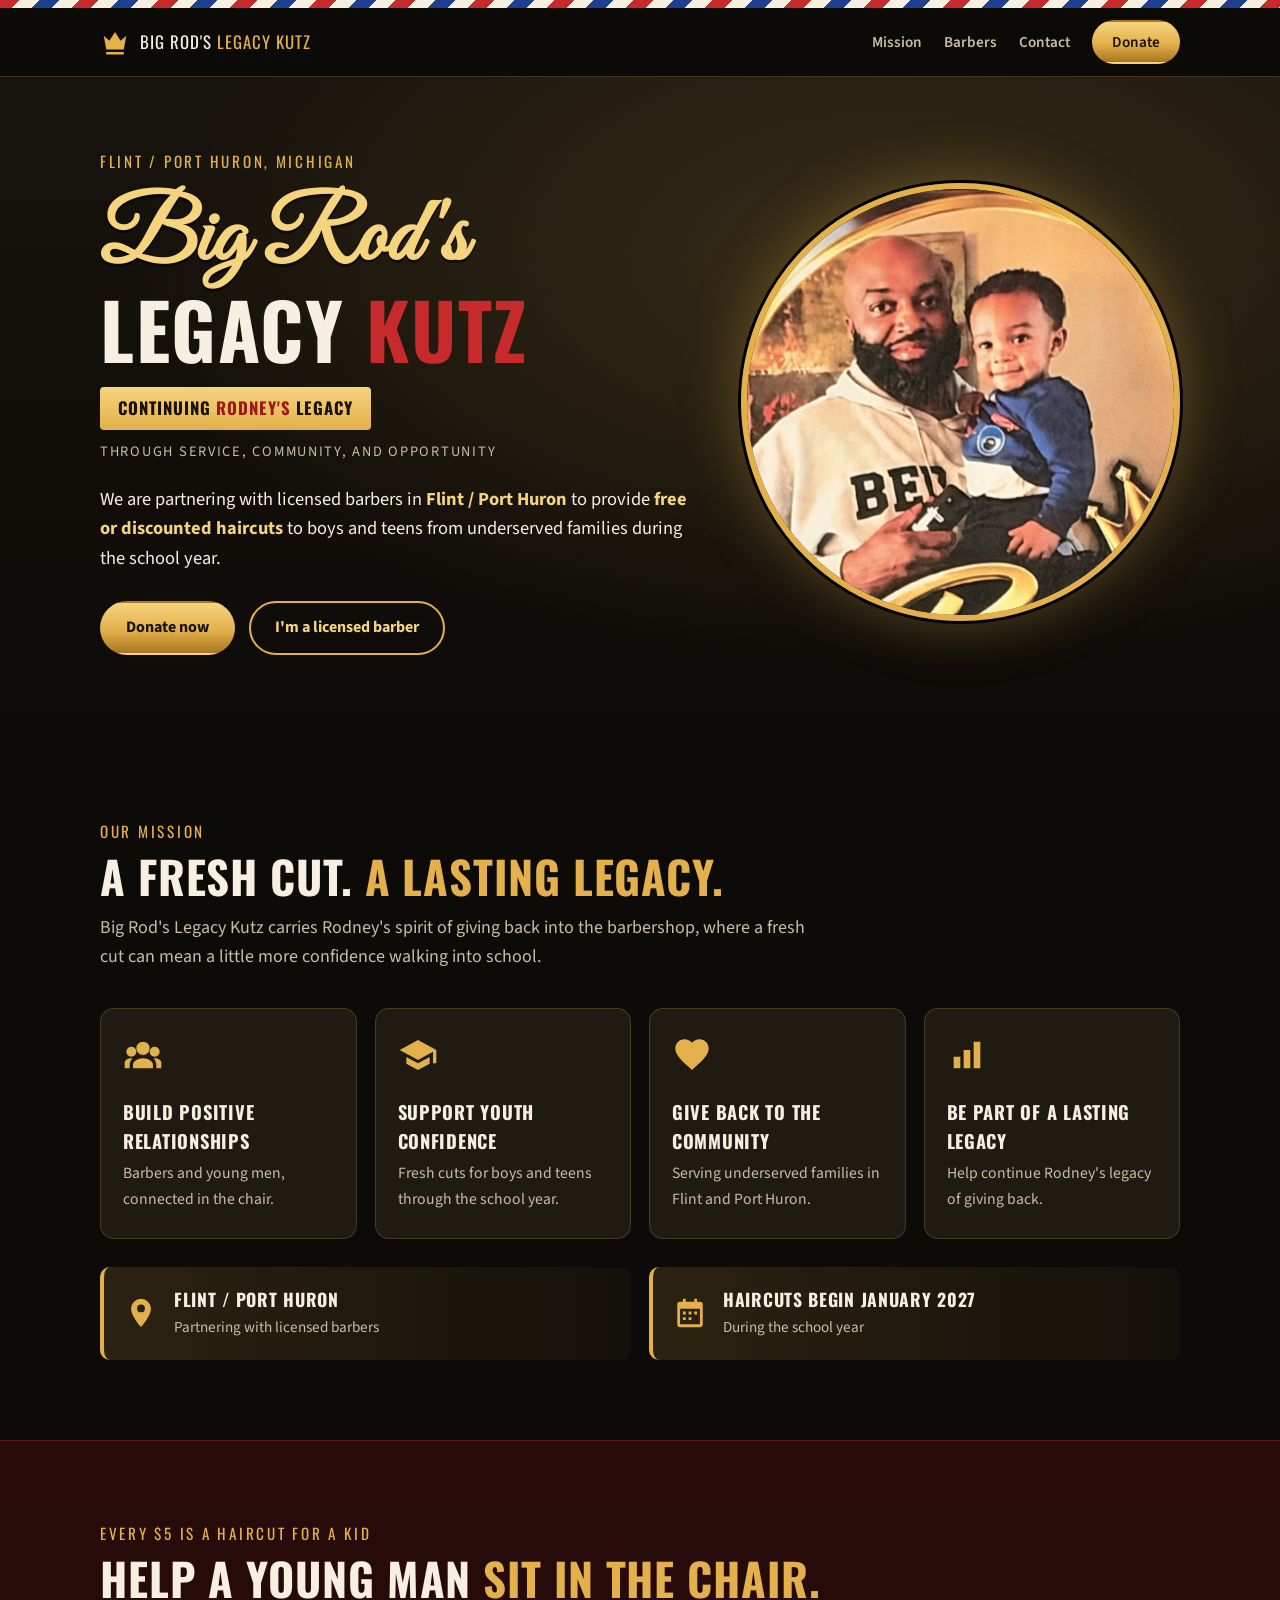
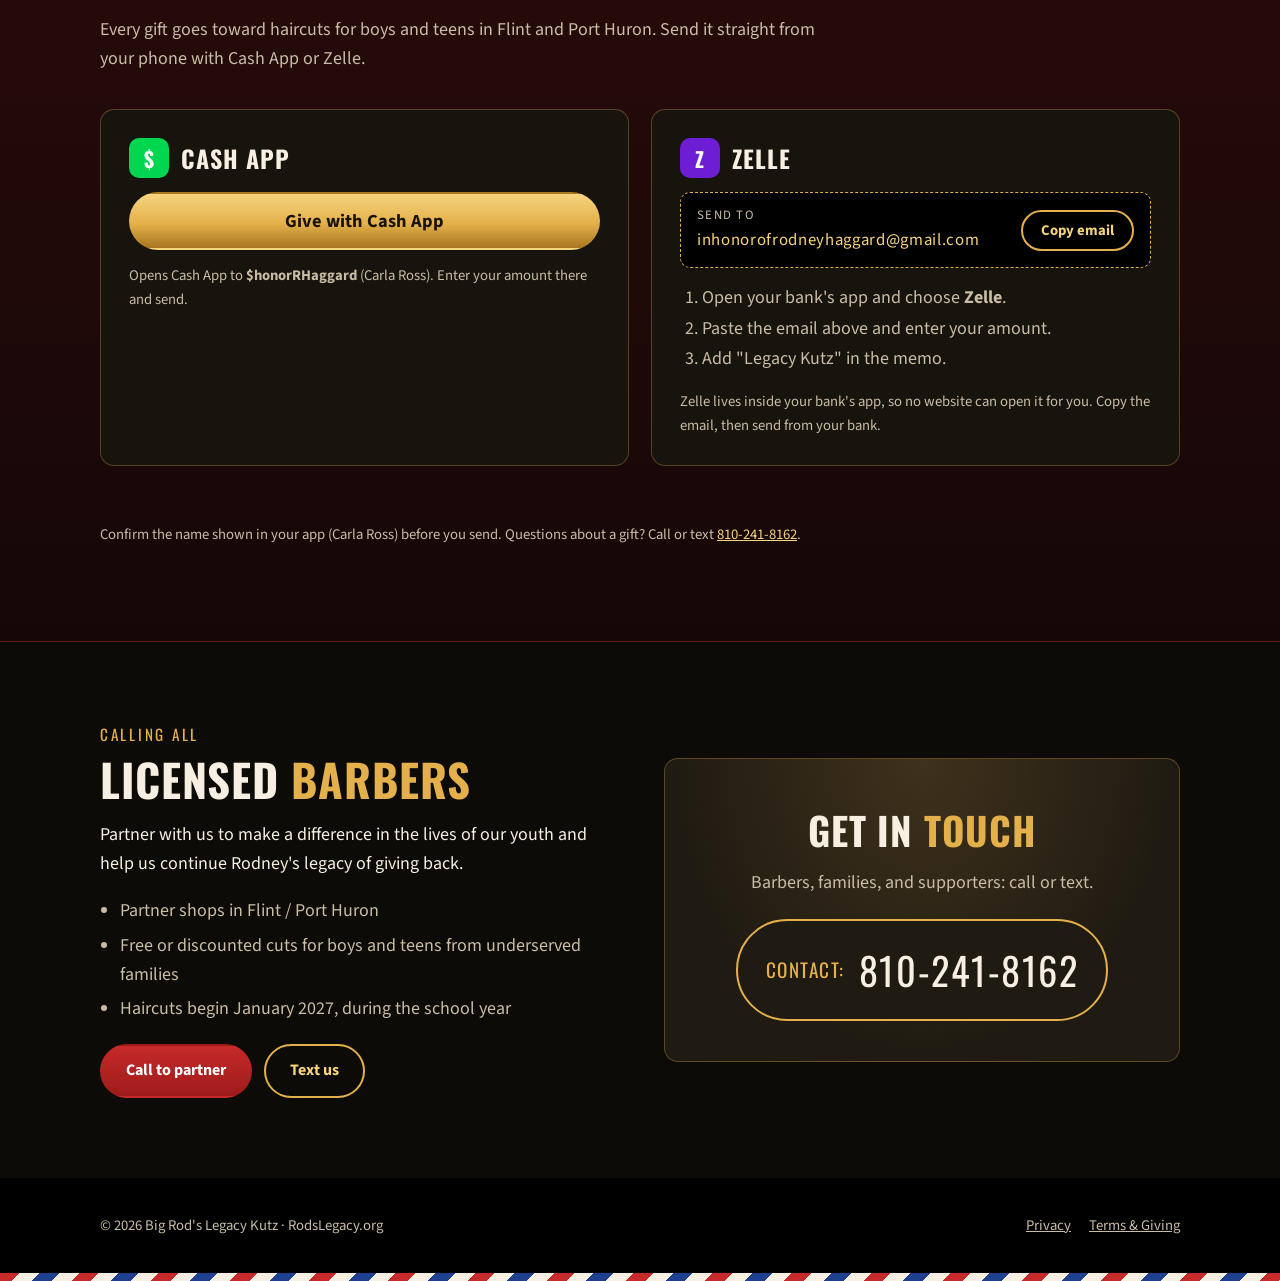
==== commit 8f3d5f41: "Donate eyebrow: every $5 is a haircut for a kid Co-Authored-By: Claude Opus 5.5 <noreply@anthropic.c" ====
--- a/index.html
+++ b/index.html
@@ -97,13 +97,13 @@
 
     <section id="donate" aria-labelledby="donate-h">
       <div class="wrap">
-        <p class="eyebrow">Give</p>
+        <p class="eyebrow">Every $5 is a haircut for a kid</p>
         <h2 id="donate-h">Help a young man <span class="gold">sit in the chair.</span></h2>
         <p class="section-lead">Every gift goes toward haircuts for boys and teens in Flint and Port Huron. Send it straight from your phone with Cash App or Zelle.</p>
         <div class="pay-grid">
           <div class="pay">
             <h3><span class="logo cash" aria-hidden="true">$</span> Cash App</h3>
-            <a class="btn btn-gold btn-big" id="cash-go" href="https://cash.app/$honorRHaggard" target="_blank" rel="noopener">Give with Cash App</a>
+            <a class="btn btn-gold btn-big" id="cash-go" href="https://cash.app/$honorRHaggard">Give with Cash App</a>
             <p class="payline">Opens Cash App to <b>$honorRHaggard</b> (Carla Ross). Enter your amount there and send.</p>
           </div>
           <div class="pay">
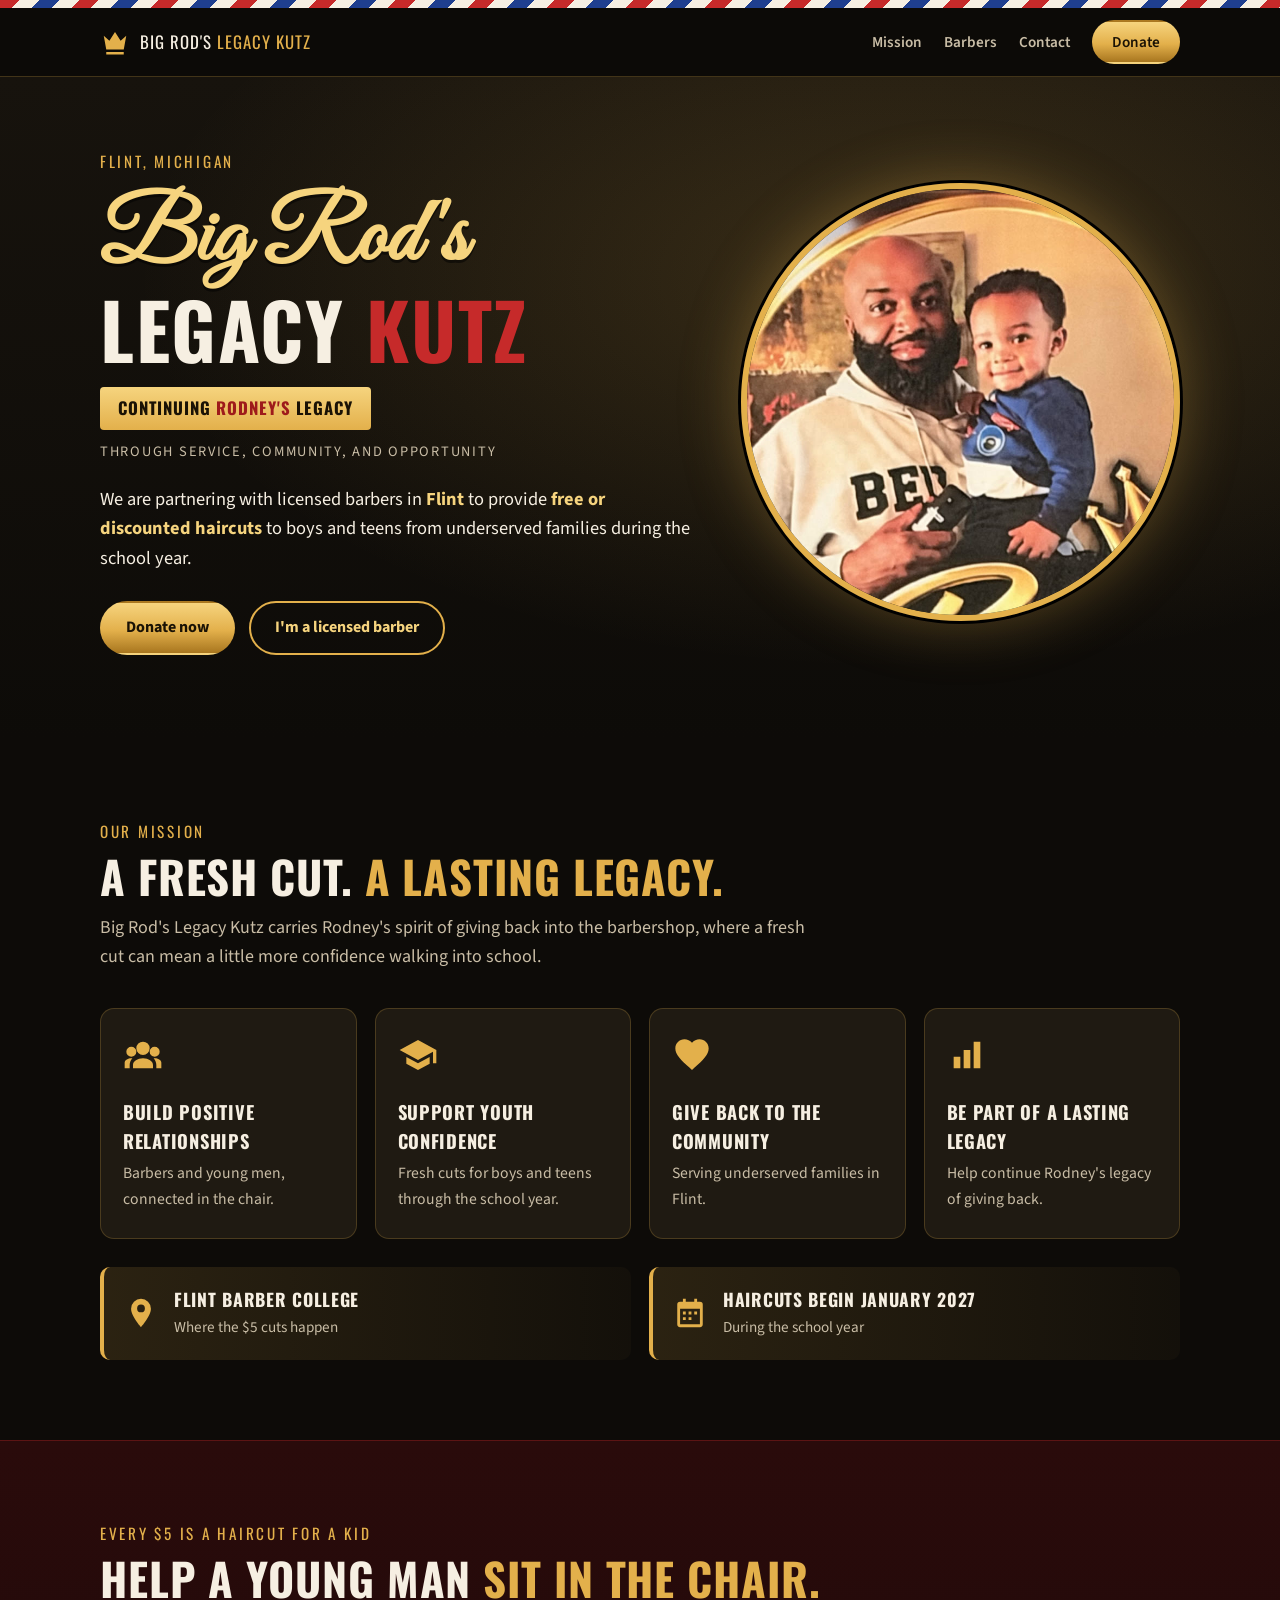
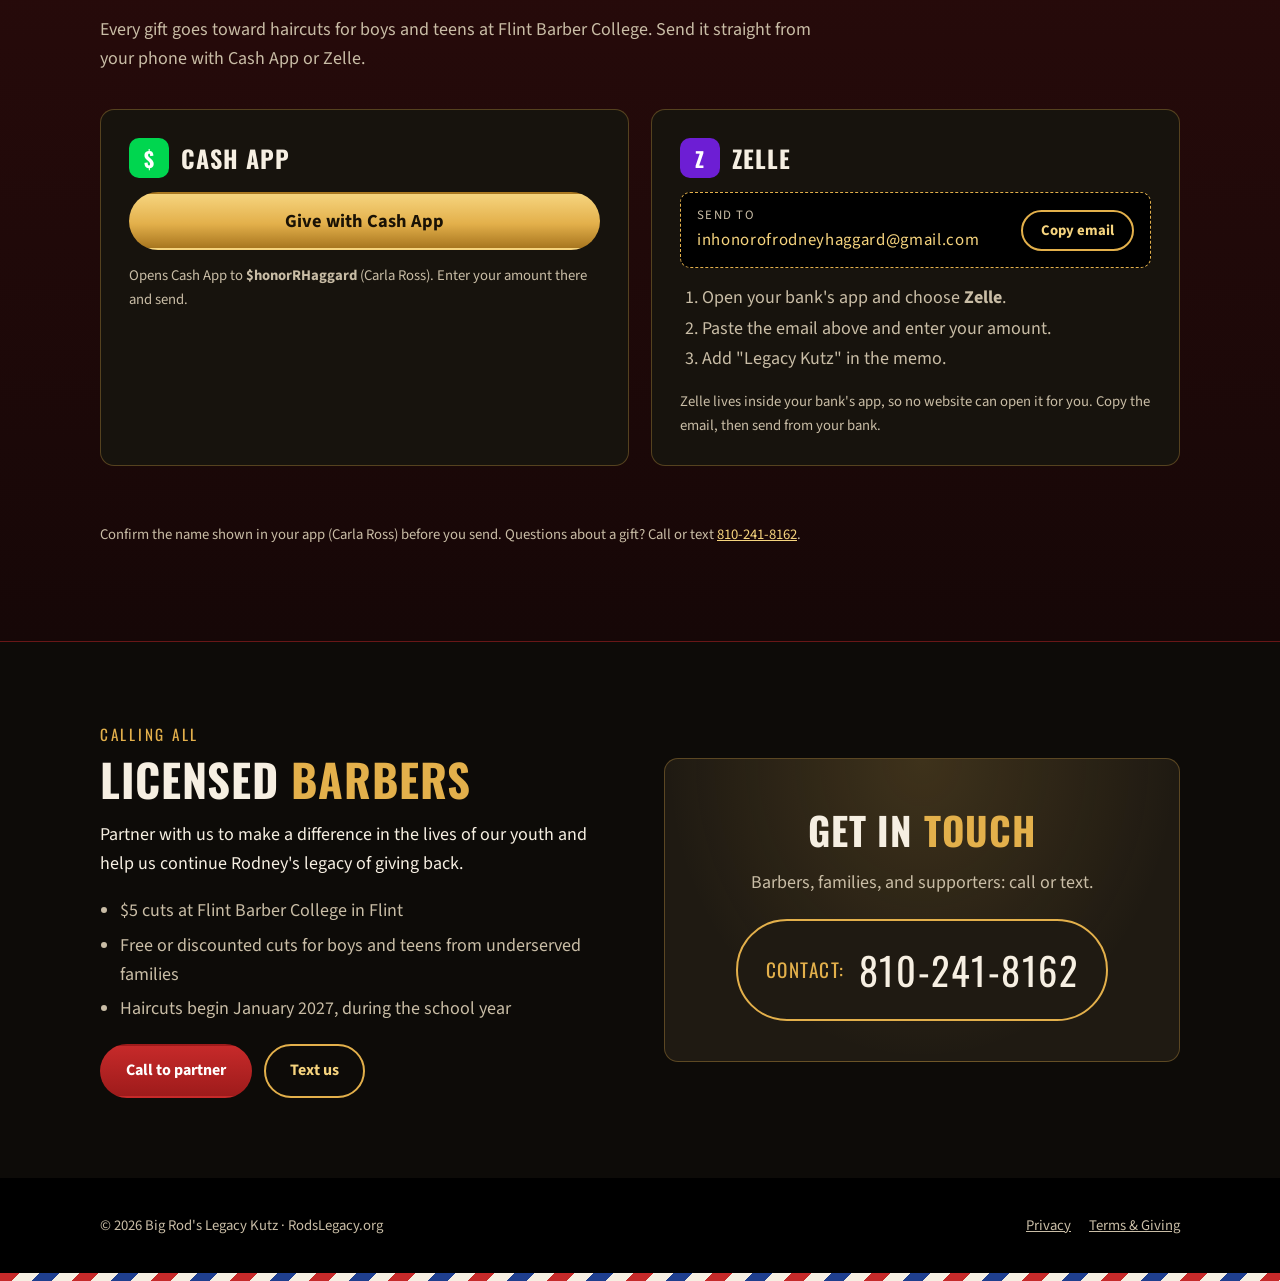
==== commit cafb84ac: "Drop Port Huron; $5 cuts are at Flint Barber College Co-Authored-By: Claude Opus 5.5 <noreply@anthro" ====
--- a/index.html
+++ b/index.html
@@ -4,9 +4,9 @@
   <meta charset="utf-8">
   <meta name="viewport" content="width=device-width, initial-scale=1">
   <title>Big Rod's Legacy Kutz | Continuing Rodney's Legacy</title>
-  <meta name="description" content="Big Rod's Legacy Kutz partners with licensed barbers in Flint and Port Huron to give free or discounted haircuts to boys and teens from underserved families during the school year.">
+  <meta name="description" content="Big Rod's Legacy Kutz partners with licensed barbers in Flint, Michigan to give free or discounted haircuts to boys and teens from underserved families during the school year.">
   <meta property="og:title" content="Big Rod's Legacy Kutz">
-  <meta property="og:description" content="Continuing Rodney's legacy through service, community, and opportunity. Free or discounted haircuts for boys and teens in Flint / Port Huron.">
+  <meta property="og:description" content="Continuing Rodney's legacy through service, community, and opportunity. Free or discounted haircuts for boys and teens in Flint, Michigan.">
   <meta property="og:image" content="assets/rodney-and-son.jpg">
   <meta name="theme-color" content="#0d0b08">
   <link rel="preconnect" href="https://fonts.googleapis.com">
@@ -36,14 +36,14 @@
     <section class="hero" id="top">
       <div class="wrap">
         <div>
-          <p class="eyebrow">Flint / Port Huron, Michigan</p>
+          <p class="eyebrow">Flint, Michigan</p>
           <h1>
             <span class="script">Big Rod's</span>
             <span class="title" style="display:block">Legacy <span class="kutz">Kutz</span></span>
           </h1>
           <div class="ribbon">Continuing <b>Rodney's</b> Legacy</div>
           <p class="sub">Through service, community, and opportunity</p>
-          <p class="lead">We are partnering with licensed barbers in <strong>Flint / Port Huron</strong> to provide <strong>free or discounted haircuts</strong> to boys and teens from underserved families during the school year.</p>
+          <p class="lead">We are partnering with licensed barbers in <strong>Flint</strong> to provide <strong>free or discounted haircuts</strong> to boys and teens from underserved families during the school year.</p>
           <div class="ctas">
             <a class="btn btn-gold" href="#donate">Donate now</a>
             <a class="btn btn-ghost" href="#barbers">I'm a licensed barber</a>
@@ -74,7 +74,7 @@
           <div class="pillar">
             <svg viewBox="0 0 24 24" fill="currentColor" aria-hidden="true"><path d="M12 21l-1.4-1.3C5.4 15 2 11.9 2 8.1 2 5 4.4 2.6 7.5 2.6c1.7 0 3.4.8 4.5 2.1 1.1-1.3 2.8-2.1 4.5-2.1C19.6 2.6 22 5 22 8.1c0 3.8-3.4 6.9-8.6 11.6L12 21z"/></svg>
             <h3>Give back to the community</h3>
-            <p>Serving underserved families in Flint and Port Huron.</p>
+            <p>Serving underserved families in Flint.</p>
           </div>
           <div class="pillar">
             <svg viewBox="0 0 24 24" fill="currentColor" aria-hidden="true"><path d="M4 20h4v-7H4v7zm6 0h4V9h-4v11zm6 0h4V4h-4v16z"/></svg>
@@ -85,7 +85,7 @@
         <div class="facts">
           <div class="fact">
             <svg viewBox="0 0 24 24" fill="currentColor" aria-hidden="true"><path d="M12 2a7 7 0 00-7 7c0 5.2 7 13 7 13s7-7.8 7-13a7 7 0 00-7-7zm0 9.5A2.5 2.5 0 1112 6a2.5 2.5 0 010 5.5z"/></svg>
-            <div><b>Flint / Port Huron</b><span>Partnering with licensed barbers</span></div>
+            <div><b>Flint Barber College</b><span>Where the $5 cuts happen</span></div>
           </div>
           <div class="fact">
             <svg viewBox="0 0 24 24" fill="currentColor" aria-hidden="true"><path d="M7 2v2H5a2 2 0 00-2 2v14a2 2 0 002 2h14a2 2 0 002-2V6a2 2 0 00-2-2h-2V2h-2v2H9V2H7zM5 9h14v11H5V9zm2 2v2h2v-2H7zm4 0v2h2v-2h-2zm4 0v2h2v-2h-2zm-8 4v2h2v-2H7zm4 0v2h2v-2h-2z"/></svg>
@@ -99,7 +99,7 @@
       <div class="wrap">
         <p class="eyebrow">Every $5 is a haircut for a kid</p>
         <h2 id="donate-h">Help a young man <span class="gold">sit in the chair.</span></h2>
-        <p class="section-lead">Every gift goes toward haircuts for boys and teens in Flint and Port Huron. Send it straight from your phone with Cash App or Zelle.</p>
+        <p class="section-lead">Every gift goes toward haircuts for boys and teens at Flint Barber College. Send it straight from your phone with Cash App or Zelle.</p>
         <div class="pay-grid">
           <div class="pay">
             <h3><span class="logo cash" aria-hidden="true">$</span> Cash App</h3>
@@ -132,7 +132,7 @@
           <h2 id="barbers-h">Licensed <span class="gold">barbers</span></h2>
           <p>Partner with us to make a difference in the lives of our youth and help us continue Rodney's legacy of giving back.</p>
           <ul>
-            <li>Partner shops in Flint / Port Huron</li>
+            <li>$5 cuts at Flint Barber College in Flint</li>
             <li>Free or discounted cuts for boys and teens from underserved families</li>
             <li>Haircuts begin January 2027, during the school year</li>
           </ul>
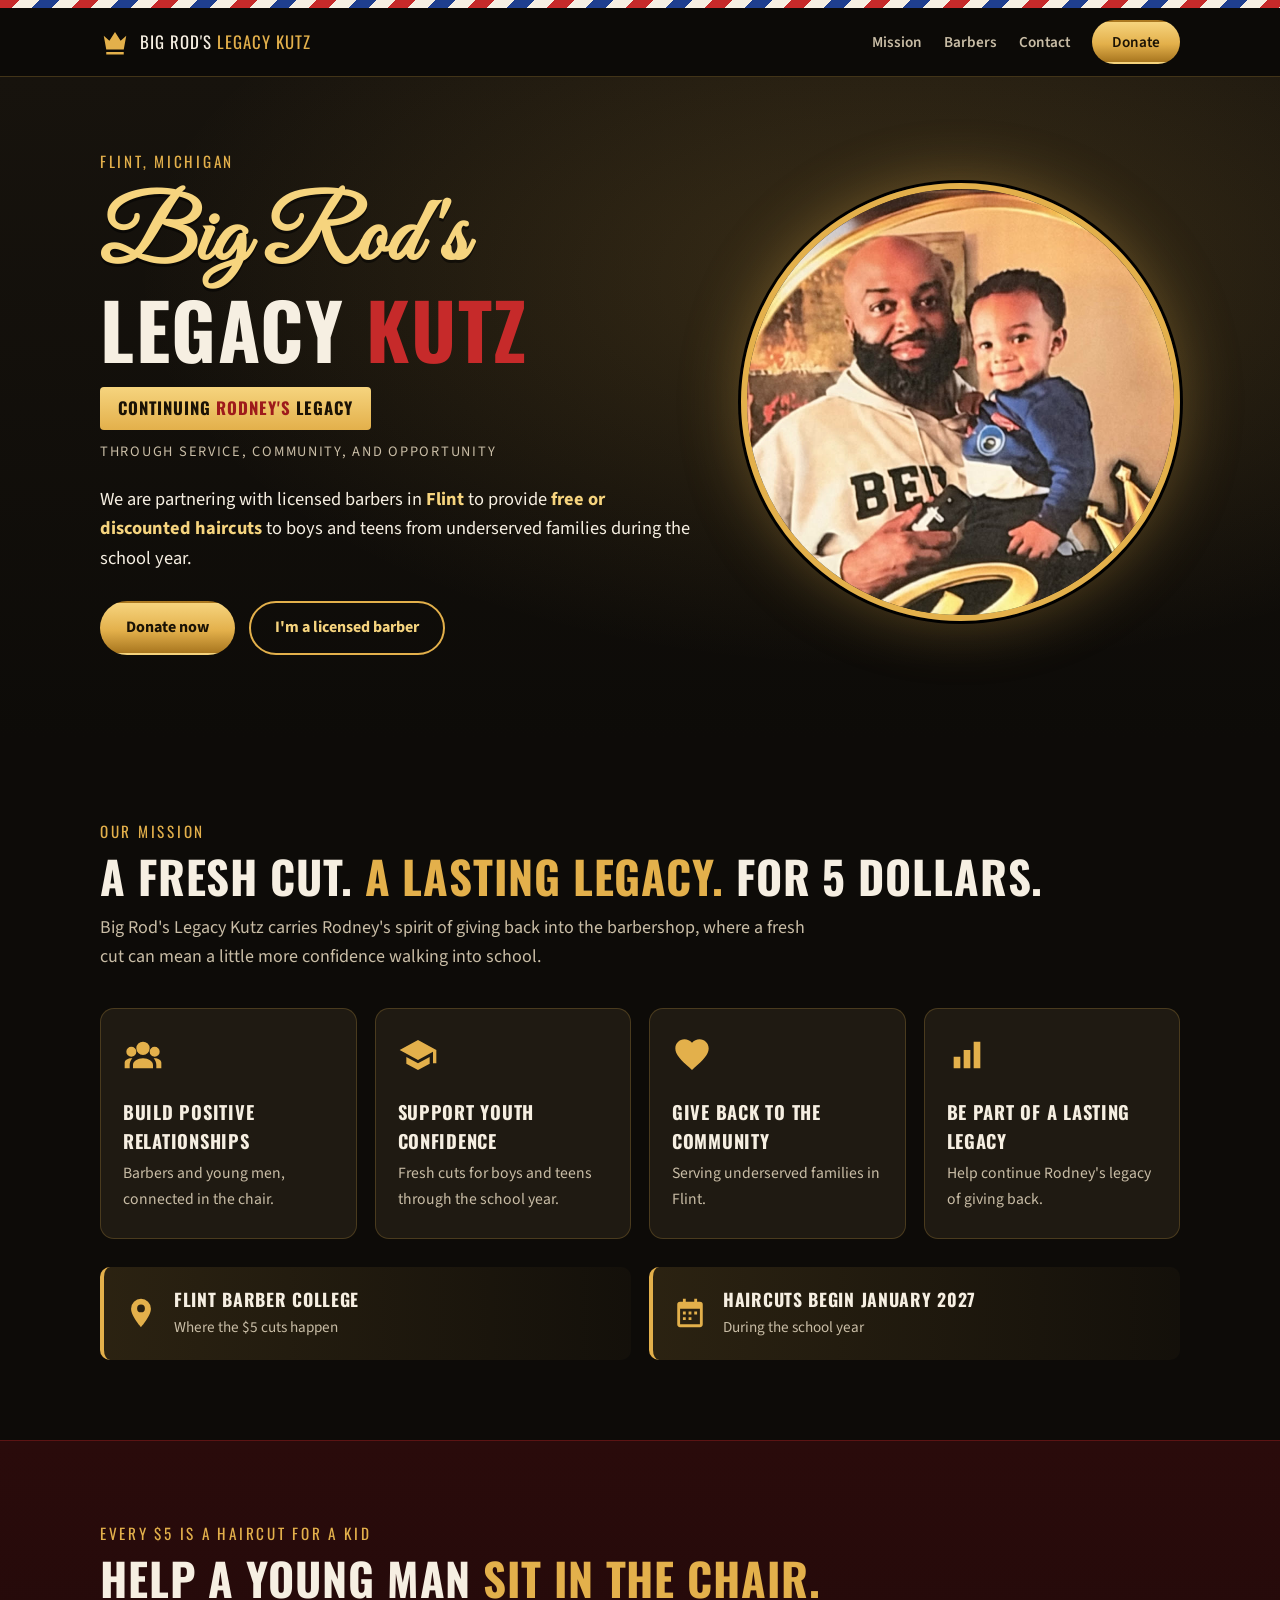
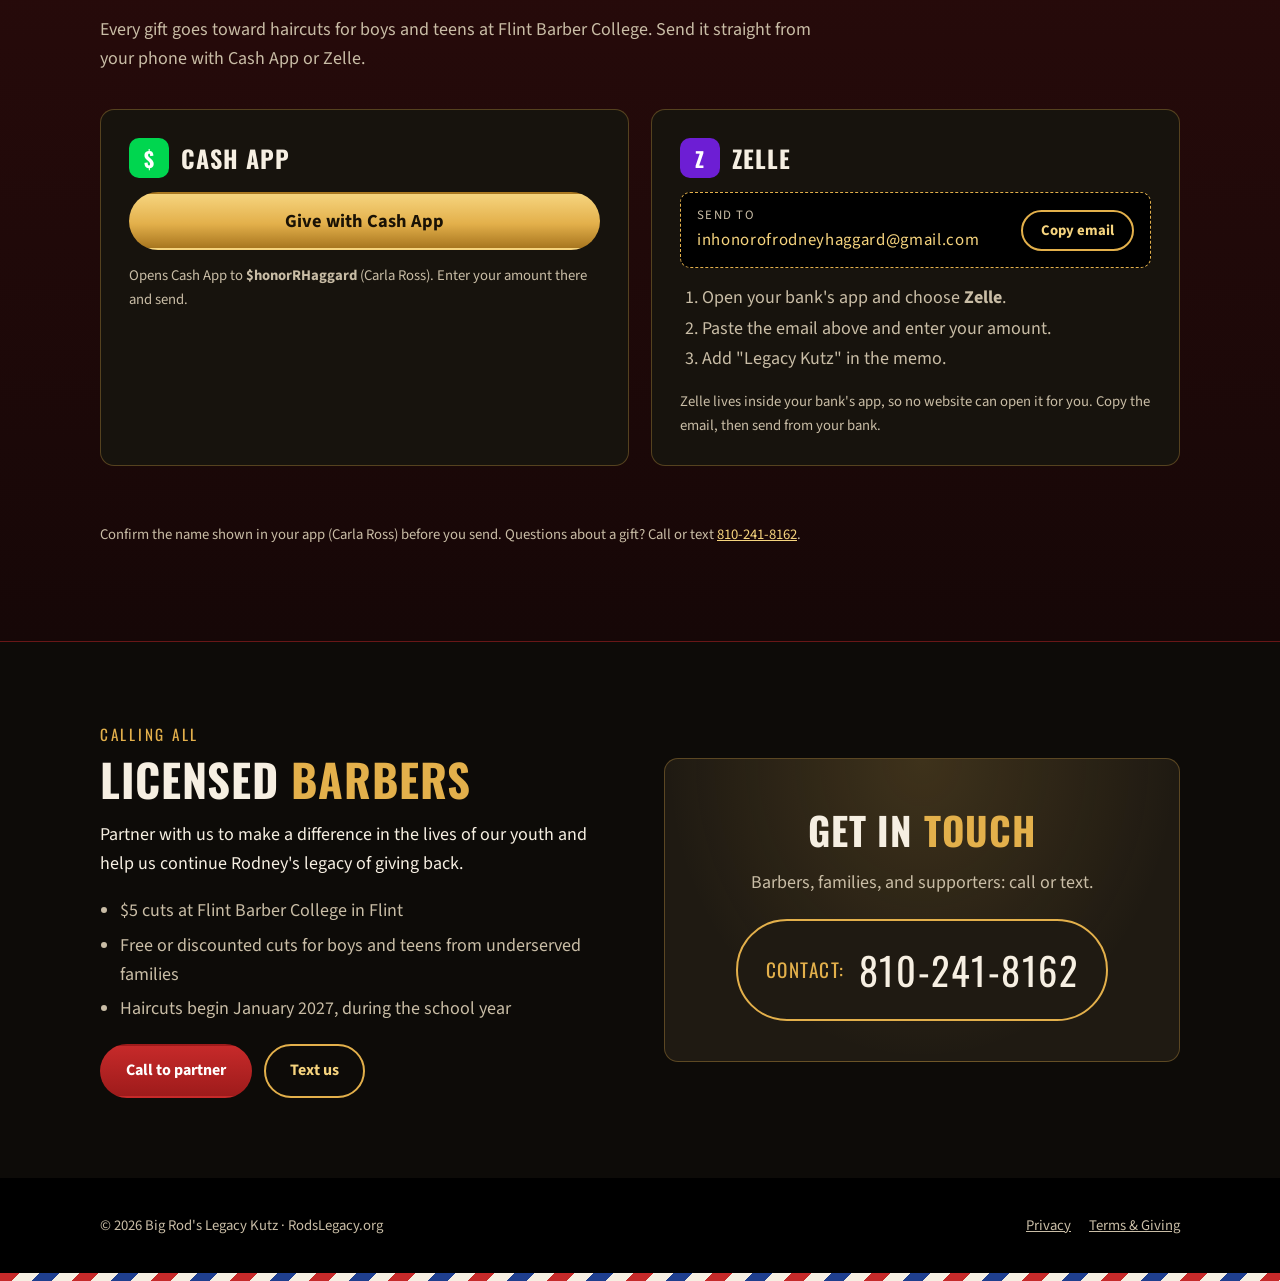
==== commit 5fdec9f8: "Mission heading: add For 5 dollars. Co-Authored-By: Claude Opus 5.5 <noreply@anthropic.com>" ====
--- a/index.html
+++ b/index.html
@@ -58,7 +58,7 @@
     <section id="mission">
       <div class="wrap">
         <p class="eyebrow">Our mission</p>
-        <h2>A fresh cut. <span class="gold">A lasting legacy.</span></h2>
+        <h2>A fresh cut. <span class="gold">A lasting legacy.</span> For 5 dollars.</h2>
         <p class="section-lead">Big Rod's Legacy Kutz carries Rodney's spirit of giving back into the barbershop, where a fresh cut can mean a little more confidence walking into school.</p>
         <div class="pillars">
           <div class="pillar">
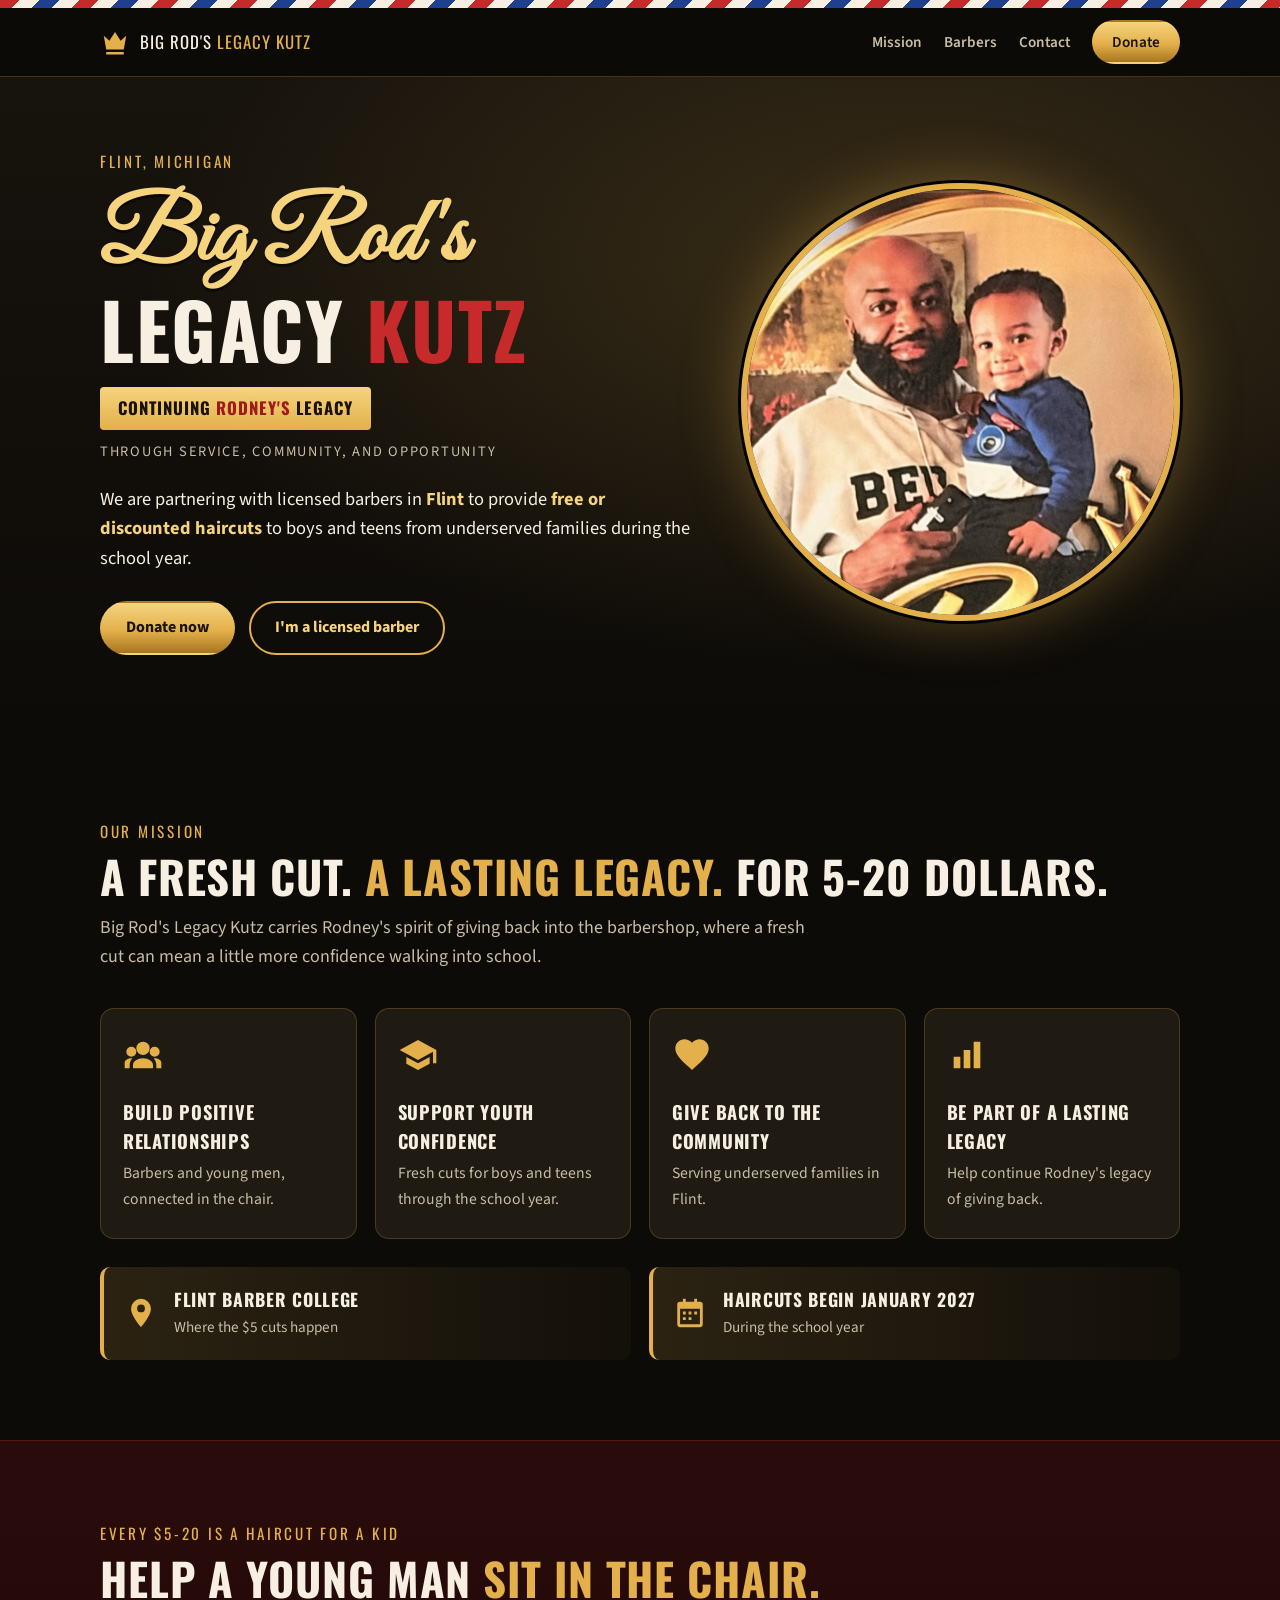
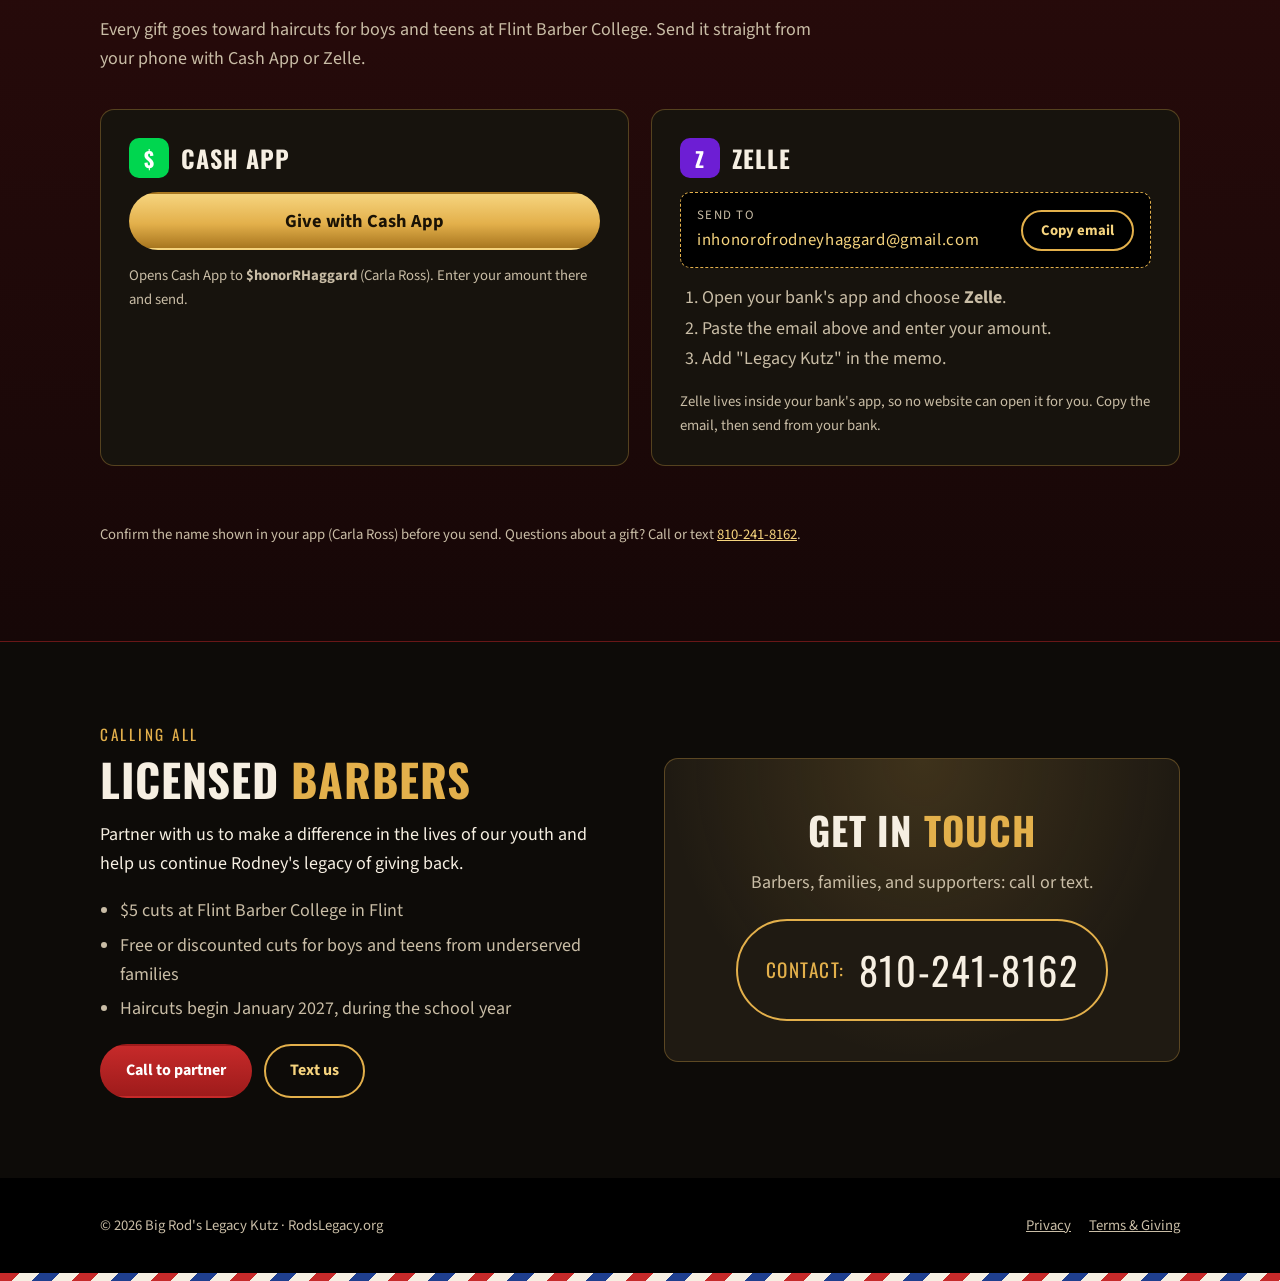
==== commit b1873f7d: "Price range: $5-20 per haircut Co-Authored-By: Claude Opus 5.5 <noreply@anthropic.com>" ====
--- a/index.html
+++ b/index.html
@@ -58,7 +58,7 @@
     <section id="mission">
       <div class="wrap">
         <p class="eyebrow">Our mission</p>
-        <h2>A fresh cut. <span class="gold">A lasting legacy.</span> For 5 dollars.</h2>
+        <h2>A fresh cut. <span class="gold">A lasting legacy.</span> For 5-20 dollars.</h2>
         <p class="section-lead">Big Rod's Legacy Kutz carries Rodney's spirit of giving back into the barbershop, where a fresh cut can mean a little more confidence walking into school.</p>
         <div class="pillars">
           <div class="pillar">
@@ -97,7 +97,7 @@
 
     <section id="donate" aria-labelledby="donate-h">
       <div class="wrap">
-        <p class="eyebrow">Every $5 is a haircut for a kid</p>
+        <p class="eyebrow">Every $5-20 is a haircut for a kid</p>
         <h2 id="donate-h">Help a young man <span class="gold">sit in the chair.</span></h2>
         <p class="section-lead">Every gift goes toward haircuts for boys and teens at Flint Barber College. Send it straight from your phone with Cash App or Zelle.</p>
         <div class="pay-grid">
